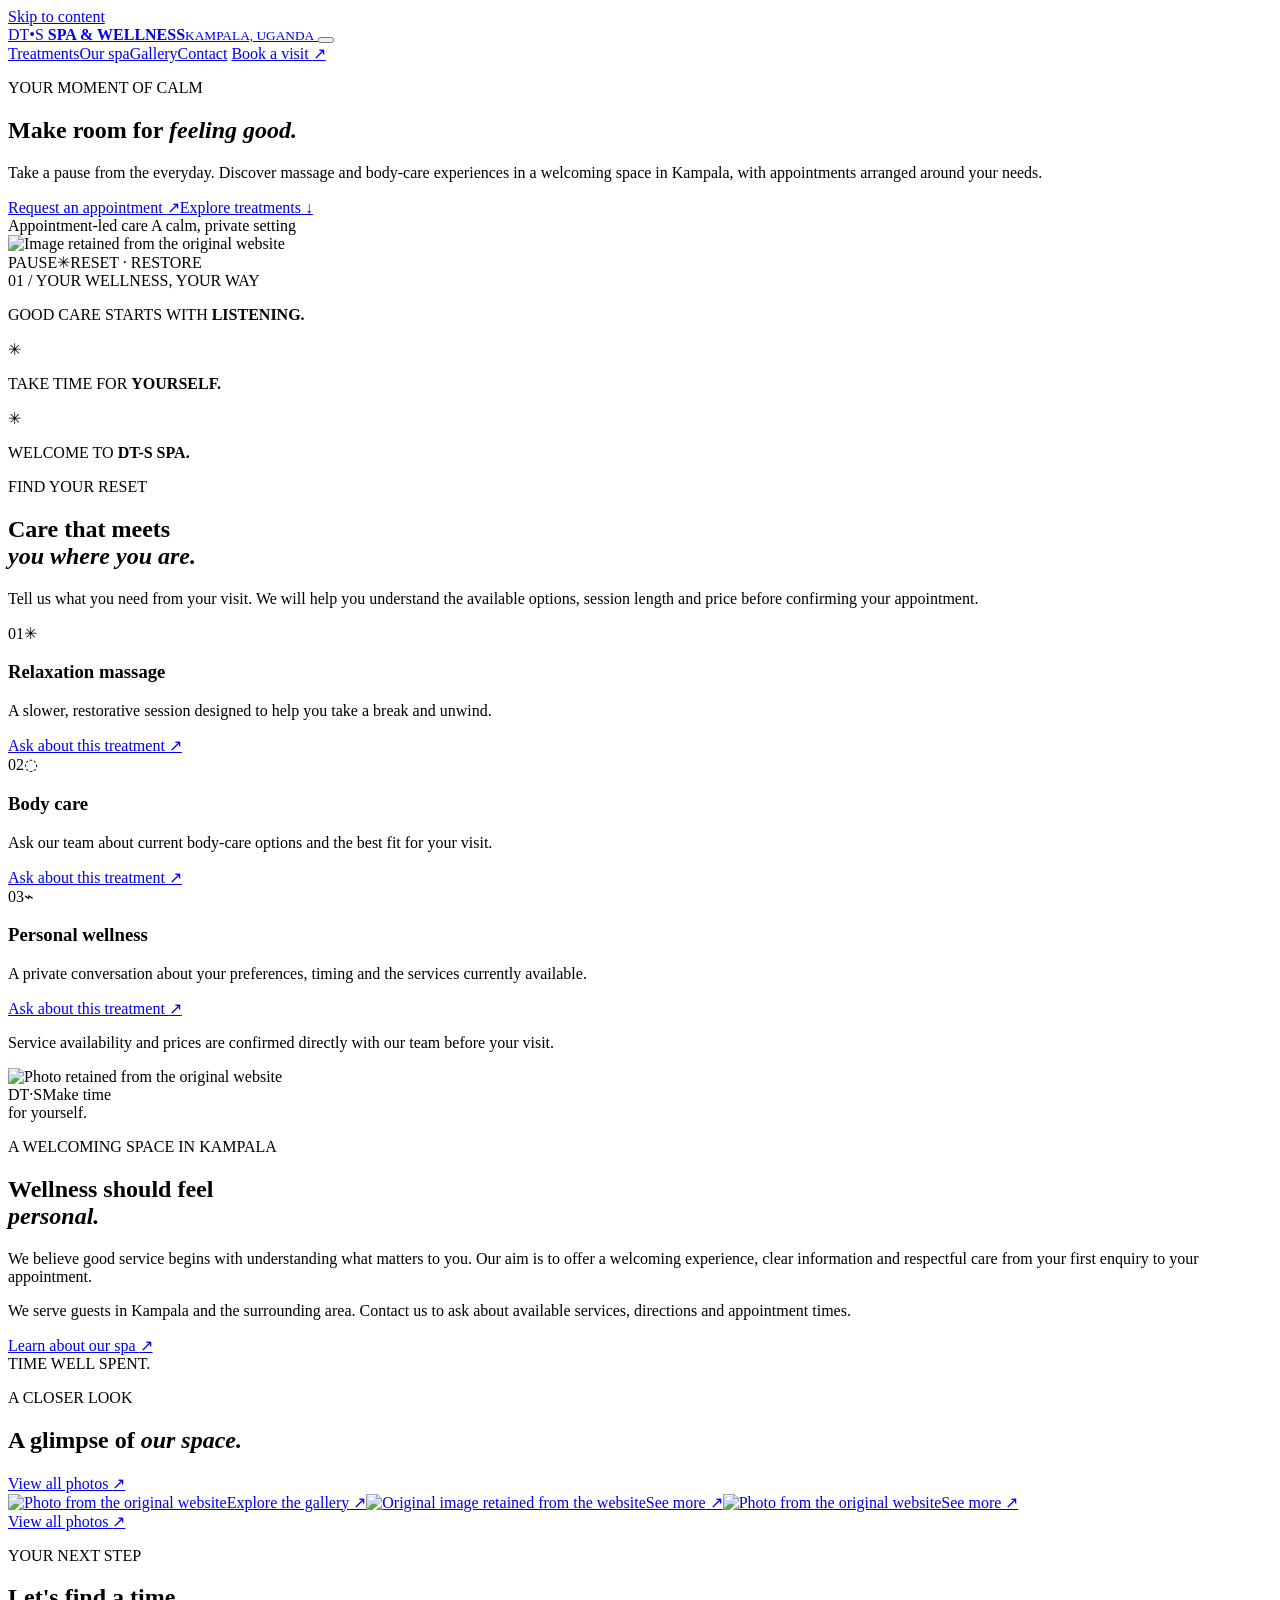
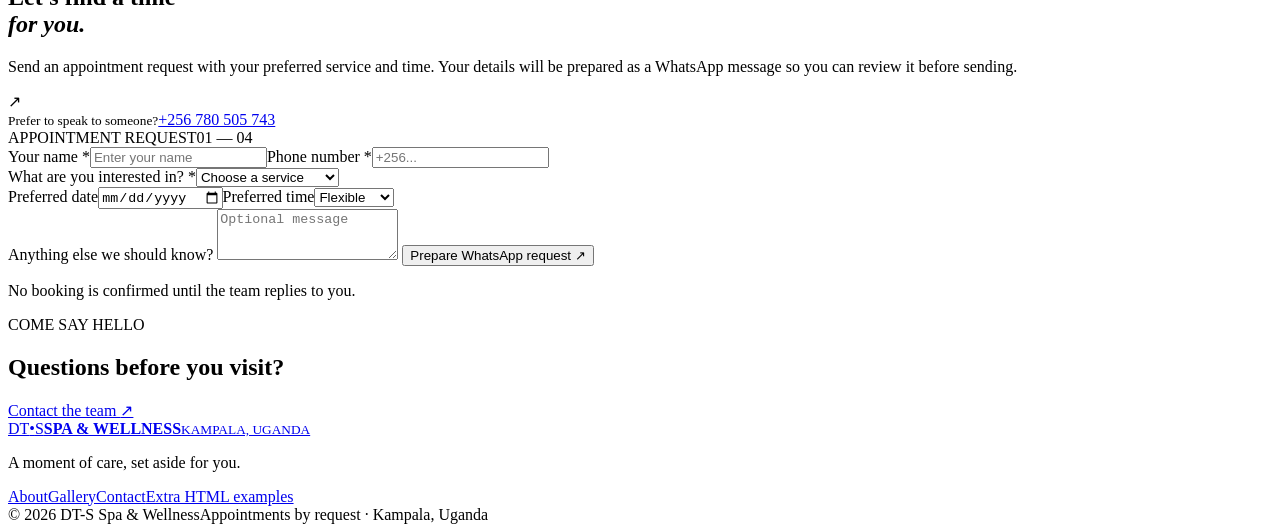
==== index.html @ f4d7b19d "Build responsive DT-S Spa homepage" ====
<!doctype html>
<html lang="en">
<head>
  <meta charset="utf-8">
  <meta name="viewport" content="width=device-width, initial-scale=1">
  <meta name="theme-color" content="#37242b">
  <meta name="description" content="DT-S Spa & Wellness in Kampala. Explore massage, body-care and private wellness appointments. Contact the team to ask about availability and pricing.">
  <title>DT-S Spa & Wellness | Kampala, Uganda</title>
  <link rel="stylesheet" href="font.css">
  <script src="script.js" defer></script>
</head>
<body>
  <a class="skip-link" href="#main">Skip to content</a>
  <header class="site-header">
    <div class="container nav-wrap">
      <a class="brand" href="index.html" aria-label="DT-S Spa and Wellness home">
        <span class="brand-mark">DT<span>•</span>S</span>
        <span class="brand-copy"><strong>SPA & WELLNESS</strong><small>KAMPALA, UGANDA</small></span>
      </a>
      <button class="menu-toggle" type="button" aria-expanded="false" aria-controls="primary-nav" aria-label="Open navigation"><span></span><span></span><span></span></button>
      <nav class="primary-nav" id="primary-nav" aria-label="Main navigation">
        <a href="#treatments">Treatments</a><a href="#our-story">Our spa</a><a href="gallery.html">Gallery</a><a href="contact%20us.html">Contact</a>
        <a class="button button-small button-dark nav-book" href="#booking">Book a visit <span aria-hidden="true">↗</span></a>
      </nav>
    </div>
  </header>

  <main id="main">
    <section class="hero section">
      <div class="container hero-grid">
        <div class="hero-copy">
          <p class="eyebrow"><span class="eyebrow-line"></span> YOUR MOMENT OF CALM</p>
          <h1>Make room for <em>feeling good.</em></h1>
          <p class="hero-lead">Take a pause from the everyday. Discover massage and body-care experiences in a welcoming space in Kampala, with appointments arranged around your needs.</p>
          <div class="hero-actions"><a class="button button-dark" href="#booking">Request an appointment <span aria-hidden="true">↗</span></a><a class="text-link" href="#treatments">Explore treatments <span aria-hidden="true">↓</span></a></div>
          <div class="hero-notes"><span><i class="note-dot"></i> Appointment-led care</span><span><i class="note-dot"></i> A calm, private setting</span></div>
        </div>
        <div class="hero-visual">
          <div class="hero-image-frame"><img src="waka.png" alt="Image retained from the original website"></div>
          <div class="hero-stamp" aria-label="Wellness and self care"><span class="stamp-top">PAUSE</span><span class="stamp-symbol">✳</span><span class="stamp-bottom">RESET · RESTORE</span></div>
          <div class="image-caption"><span>01 /</span> YOUR WELLNESS, YOUR WAY</div>
        </div>
      </div>
      <div class="hero-bottom-rule" aria-hidden="true"></div>
    </section>

    <section class="intro-strip"><div class="container intro-strip-inner"><p>GOOD CARE STARTS WITH <strong>LISTENING.</strong></p><span class="strip-separator" aria-hidden="true">✳</span><p>TAKE TIME FOR <strong>YOURSELF.</strong></p><span class="strip-separator" aria-hidden="true">✳</span><p>WELCOME TO <strong>DT-S SPA.</strong></p></div></section>

    <section class="section treatment-section" id="treatments">
      <div class="container">
        <div class="section-heading"><div><p class="eyebrow"><span class="eyebrow-line"></span> FIND YOUR RESET</p><h2>Care that meets<br><em>you where you are.</em></h2></div><p class="section-summary">Tell us what you need from your visit. We will help you understand the available options, session length and price before confirming your appointment.</p></div>
        <div class="treatment-grid">
          <article class="treatment-card"><div class="card-top"><span class="card-number">01</span><span class="card-symbol" aria-hidden="true">✳</span></div><h3>Relaxation massage</h3><p>A slower, restorative session designed to help you take a break and unwind.</p><a href="#booking" class="card-link" data-service="Relaxation massage">Ask about this treatment <span aria-hidden="true">↗</span></a></article>
          <article class="treatment-card card-highlight"><div class="card-top"><span class="card-number">02</span><span class="card-symbol" aria-hidden="true">◌</span></div><h3>Body care</h3><p>Ask our team about current body-care options and the best fit for your visit.</p><a href="#booking" class="card-link" data-service="Body care">Ask about this treatment <span aria-hidden="true">↗</span></a></article>
          <article class="treatment-card"><div class="card-top"><span class="card-number">03</span><span class="card-symbol" aria-hidden="true">⌁</span></div><h3>Personal wellness</h3><p>A private conversation about your preferences, timing and the services currently available.</p><a href="#booking" class="card-link" data-service="Personal wellness">Ask about this treatment <span aria-hidden="true">↗</span></a></article>
        </div>
        <p class="fine-print">Service availability and prices are confirmed directly with our team before your visit.</p>
      </div>
    </section>

    <section class="section story-section" id="our-story">
      <div class="container story-grid">
        <div class="story-photo"><img src="king.jpg" alt="Photo retained from the original website"><div class="photo-note"><span class="photo-note-mark">DT·S</span><span>Make time<br>for yourself.</span></div></div>
        <div class="story-copy"><p class="eyebrow"><span class="eyebrow-line"></span> A WELCOMING SPACE IN KAMPALA</p><h2>Wellness should feel<br><em>personal.</em></h2><p>We believe good service begins with understanding what matters to you. Our aim is to offer a welcoming experience, clear information and respectful care from your first enquiry to your appointment.</p><p>We serve guests in Kampala and the surrounding area. Contact us to ask about available services, directions and appointment times.</p><a class="button button-outline" href="about%20us.html">Learn about our spa <span aria-hidden="true">↗</span></a><div class="story-signoff"><span class="signoff-rule"></span><span>TIME WELL SPENT.</span></div></div>
      </div>
    </section>

    <section class="section gallery-preview-section"><div class="container">
      <div class="section-heading compact-heading"><div><p class="eyebrow"><span class="eyebrow-line"></span> A CLOSER LOOK</p><h2>A glimpse of <em>our space.</em></h2></div><a class="text-link desktop-link" href="gallery.html">View all photos <span aria-hidden="true">↗</span></a></div>
      <div class="preview-gallery"><a class="preview-image preview-image-tall" href="gallery.html"><img src="kongg.jpg" alt="Photo from the original website"><span>Explore the gallery ↗</span></a><a class="preview-image" href="gallery.html"><img src="ola.png" alt="Original image retained from the website"><span>See more ↗</span></a><a class="preview-image" href="gallery.html"><img src="wolan.jpg" alt="Photo from the original website"><span>See more ↗</span></a></div>
      <a class="text-link mobile-link" href="gallery.html">View all photos <span aria-hidden="true">↗</span></a>
    </div></section>

    <section class="booking-section section" id="booking">
      <div class="container booking-grid">
        <div class="booking-copy"><p class="eyebrow eyebrow-light"><span class="eyebrow-line"></span> YOUR NEXT STEP</p><h2>Let's find a time<br><em>for you.</em></h2><p>Send an appointment request with your preferred service and time. Your details will be prepared as a WhatsApp message so you can review it before sending.</p><div class="booking-contact"><span class="contact-icon" aria-hidden="true">↗</span><div><small>Prefer to speak to someone?</small><a href="tel:+256780505743">+256 780 505 743</a></div></div></div>
        <form class="booking-form" id="booking-form">
          <div class="form-heading"><span>APPOINTMENT REQUEST</span><span class="form-step">01 — 04</span></div>
          <div class="form-row"><label for="guest-name">Your name <span>*</span><input id="guest-name" name="name" type="text" autocomplete="name" placeholder="Enter your name" required></label><label for="guest-phone">Phone number <span>*</span><input id="guest-phone" name="phone" type="tel" autocomplete="tel" placeholder="+256..." required></label></div>
          <label for="guest-service">What are you interested in? <span>*</span><select id="guest-service" name="service" required><option value="">Choose a service</option><option>Relaxation massage</option><option>Body care</option><option>Personal wellness</option><option>Help me choose</option></select></label>
          <div class="form-row"><label for="guest-date">Preferred date<input id="guest-date" name="date" type="date"></label><label for="guest-time">Preferred time<select id="guest-time" name="time"><option value="">Flexible</option><option>Morning</option><option>Afternoon</option><option>Evening</option></select></label></div>
          <label for="guest-note">Anything else we should know? <textarea id="guest-note" name="note" rows="3" placeholder="Optional message"></textarea></label>
          <button class="button button-light button-full" type="submit">Prepare WhatsApp request <span aria-hidden="true">↗</span></button>
          <p class="form-note" id="form-status" role="status">No booking is confirmed until the team replies to you.</p>
        </form>
      </div>
    </section>

    <section class="contact-band"><div class="container contact-band-inner"><div><p class="eyebrow"><span class="eyebrow-line"></span> COME SAY HELLO</p><h2>Questions before you visit?</h2></div><a class="button button-dark" href="contact%20us.html">Contact the team <span aria-hidden="true">↗</span></a></div></section>
  </main>

  <footer class="site-footer"><div class="container footer-main"><a class="brand brand-footer" href="index.html"><span class="brand-mark">DT<span>•</span>S</span><span class="brand-copy"><strong>SPA & WELLNESS</strong><small>KAMPALA, UGANDA</small></span></a><p>A moment of care, set aside for you.</p><nav aria-label="Footer navigation"><a href="about%20us.html">About</a><a href="gallery.html">Gallery</a><a href="contact%20us.html">Contact</a><a href="examples.html">Extra HTML examples</a></nav></div><div class="container footer-bottom"><span>© <span data-current-year>2026</span> DT-S Spa & Wellness</span><span>Appointments by request · Kampala, Uganda</span></div></footer>
</body>
</html>
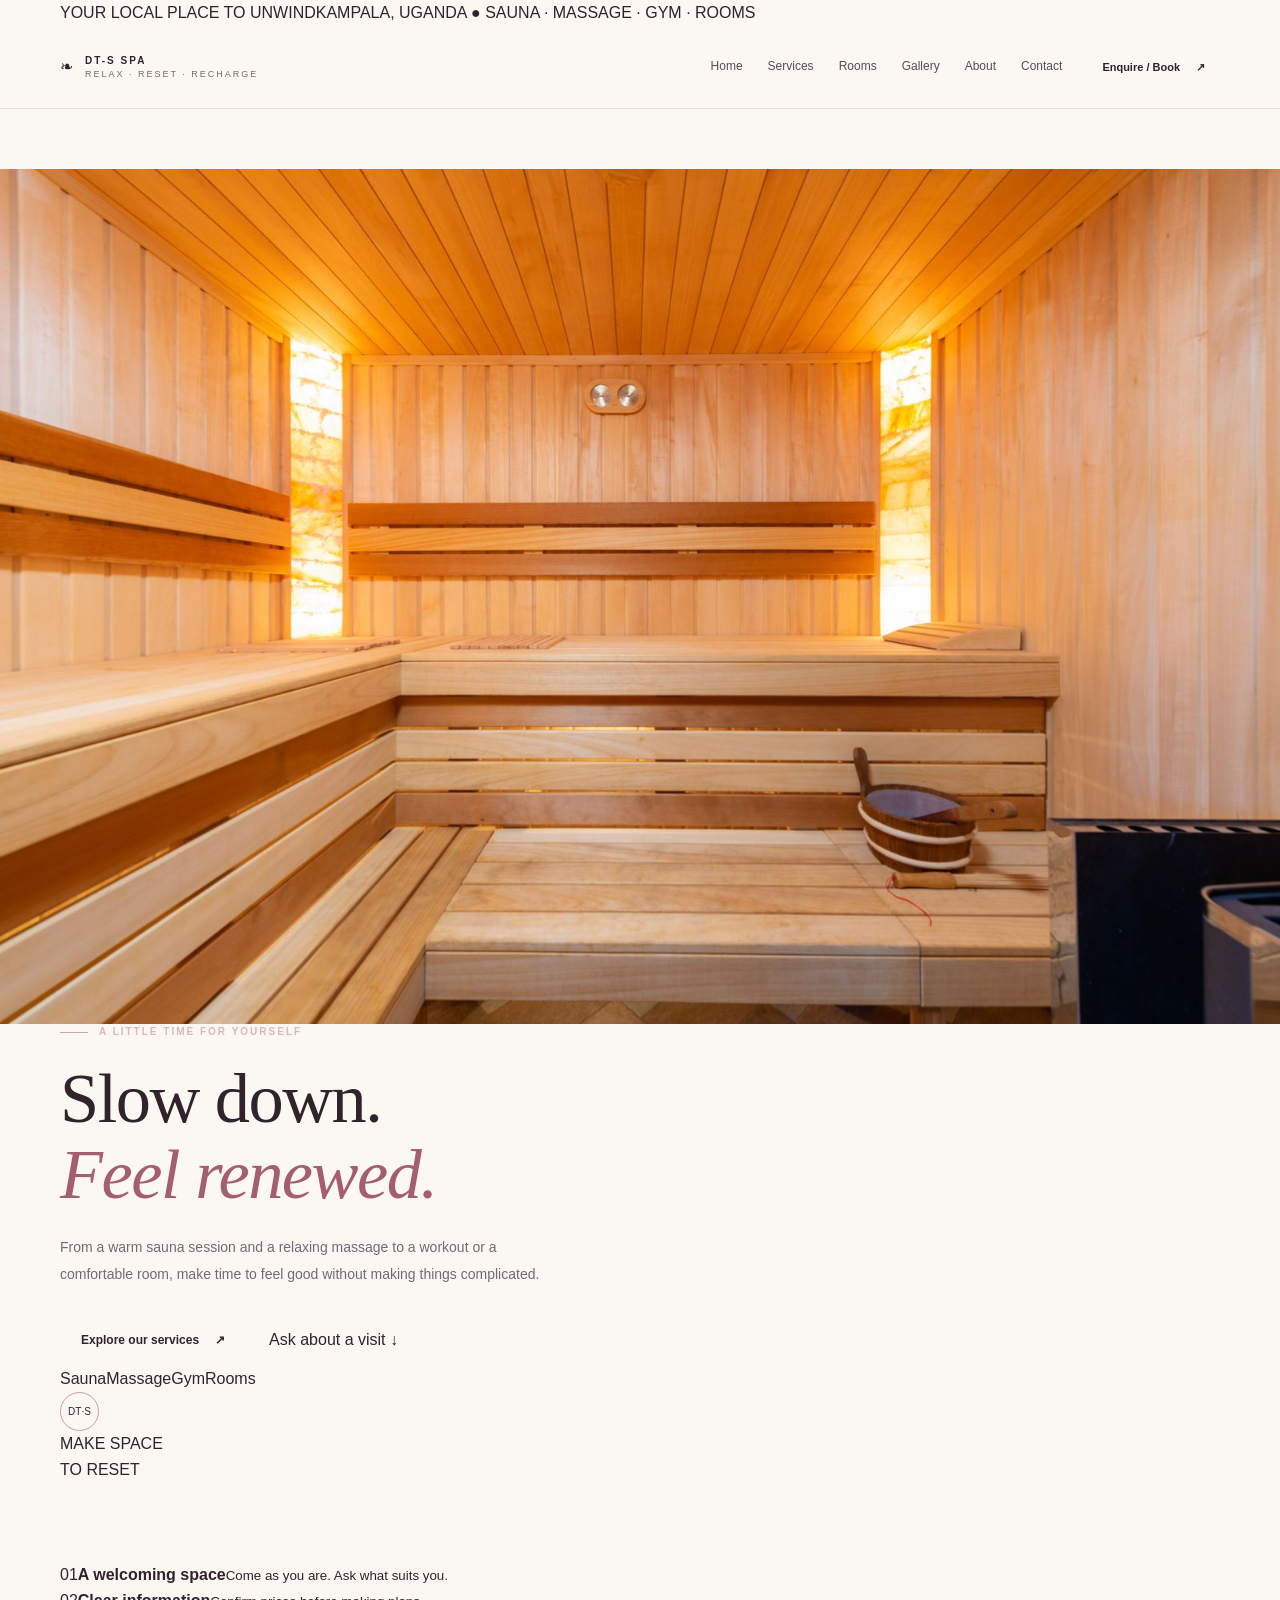
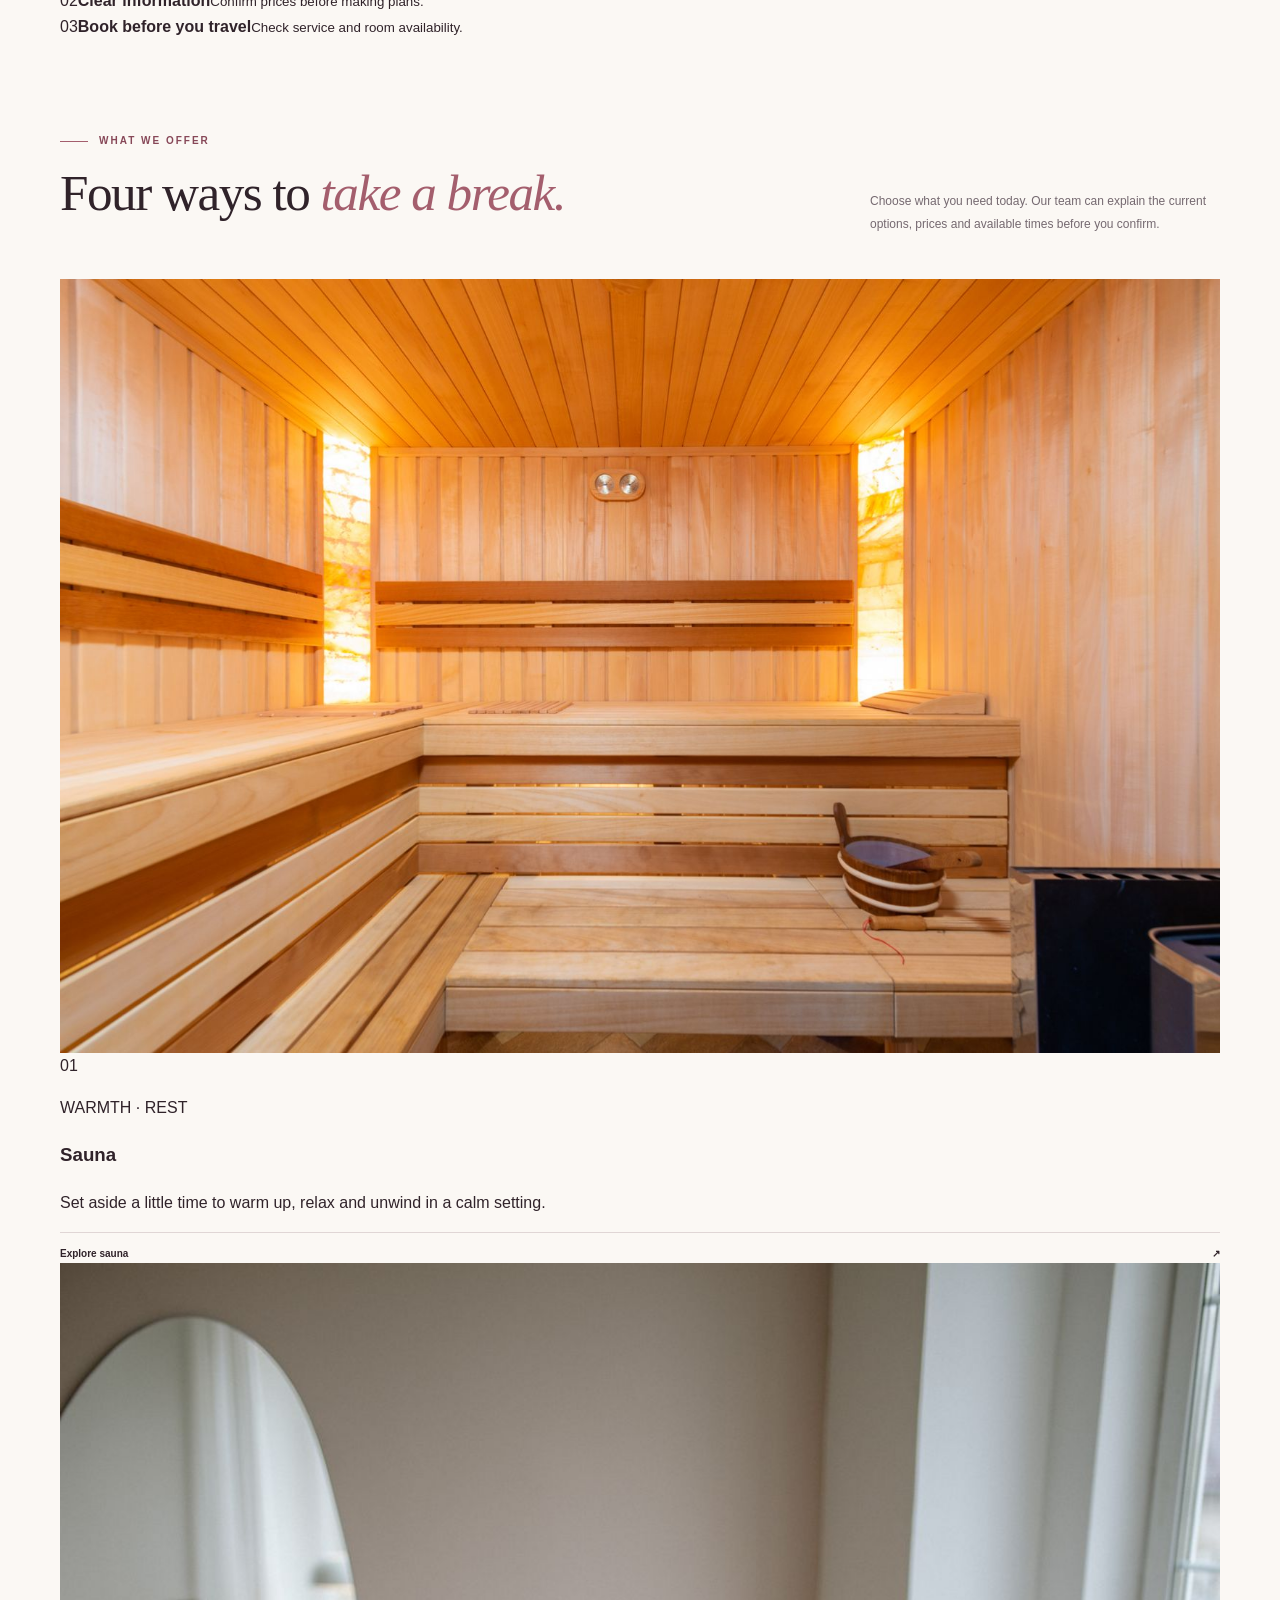
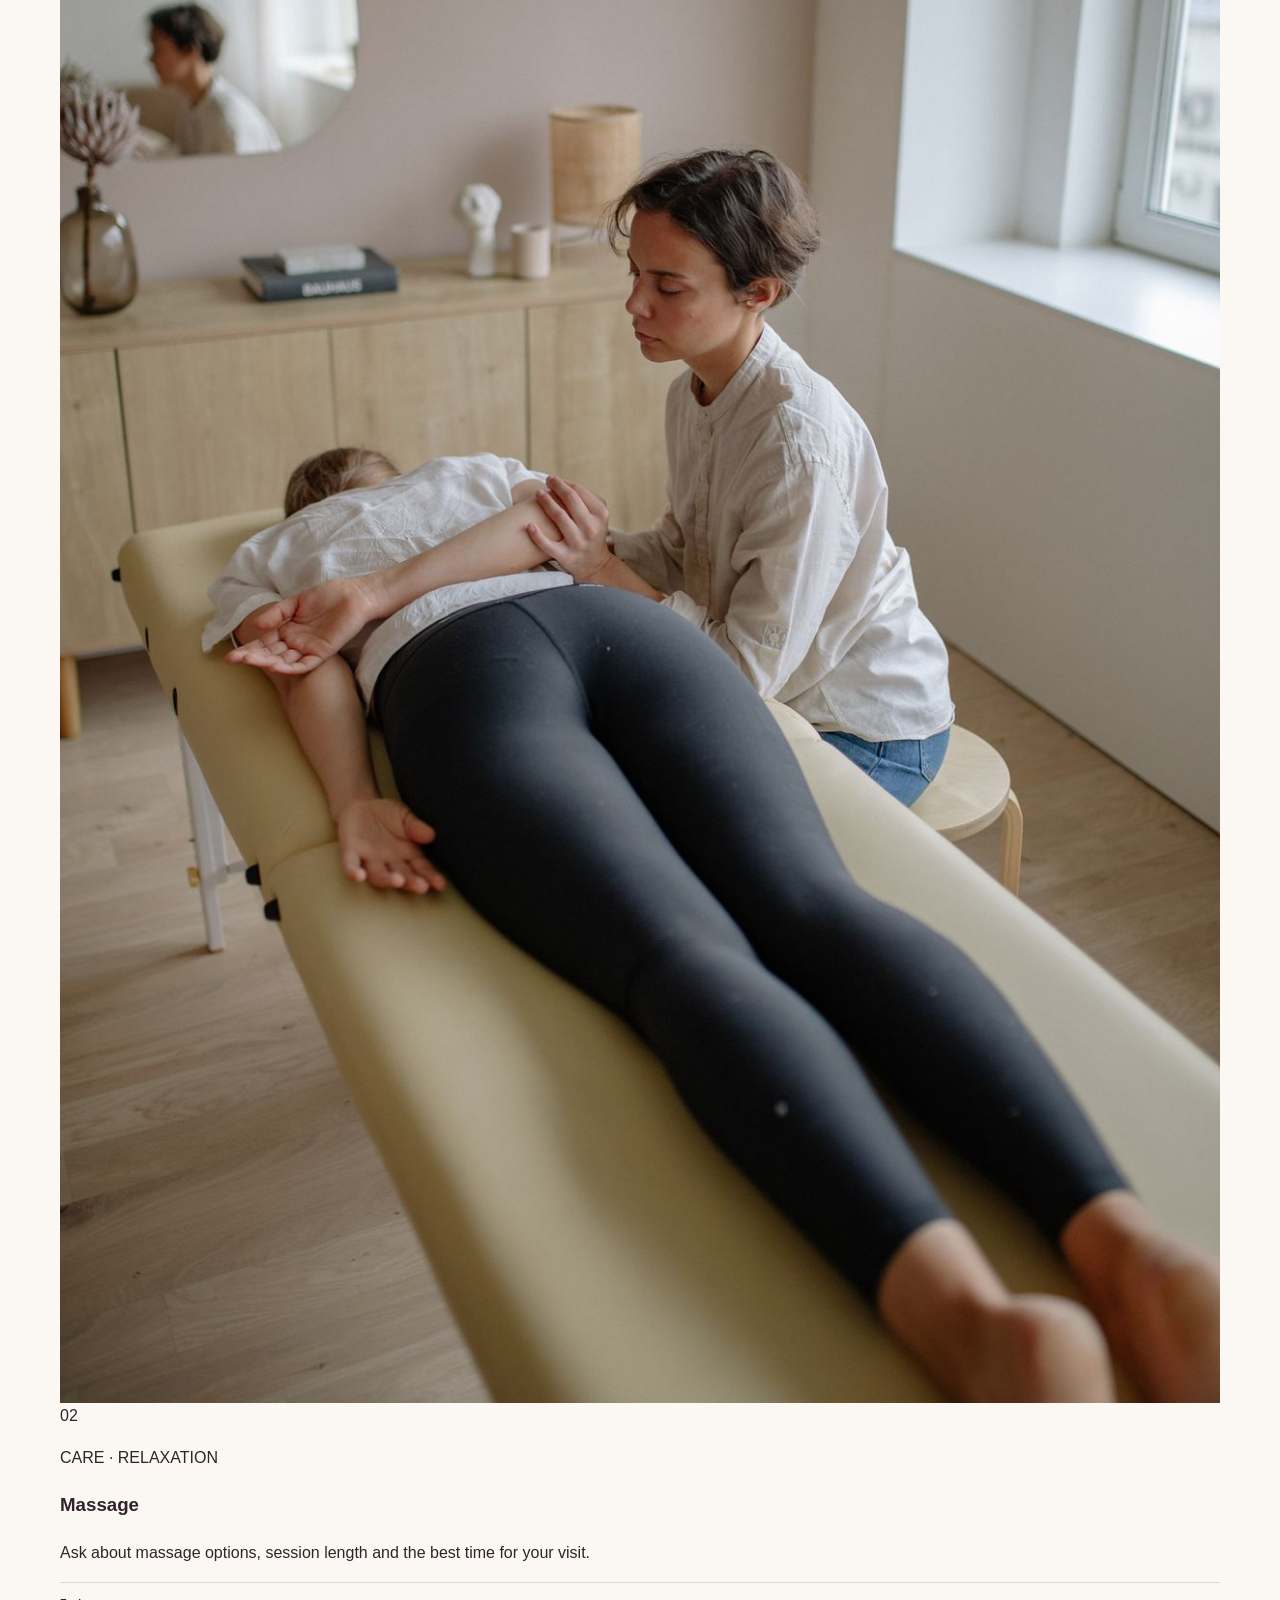
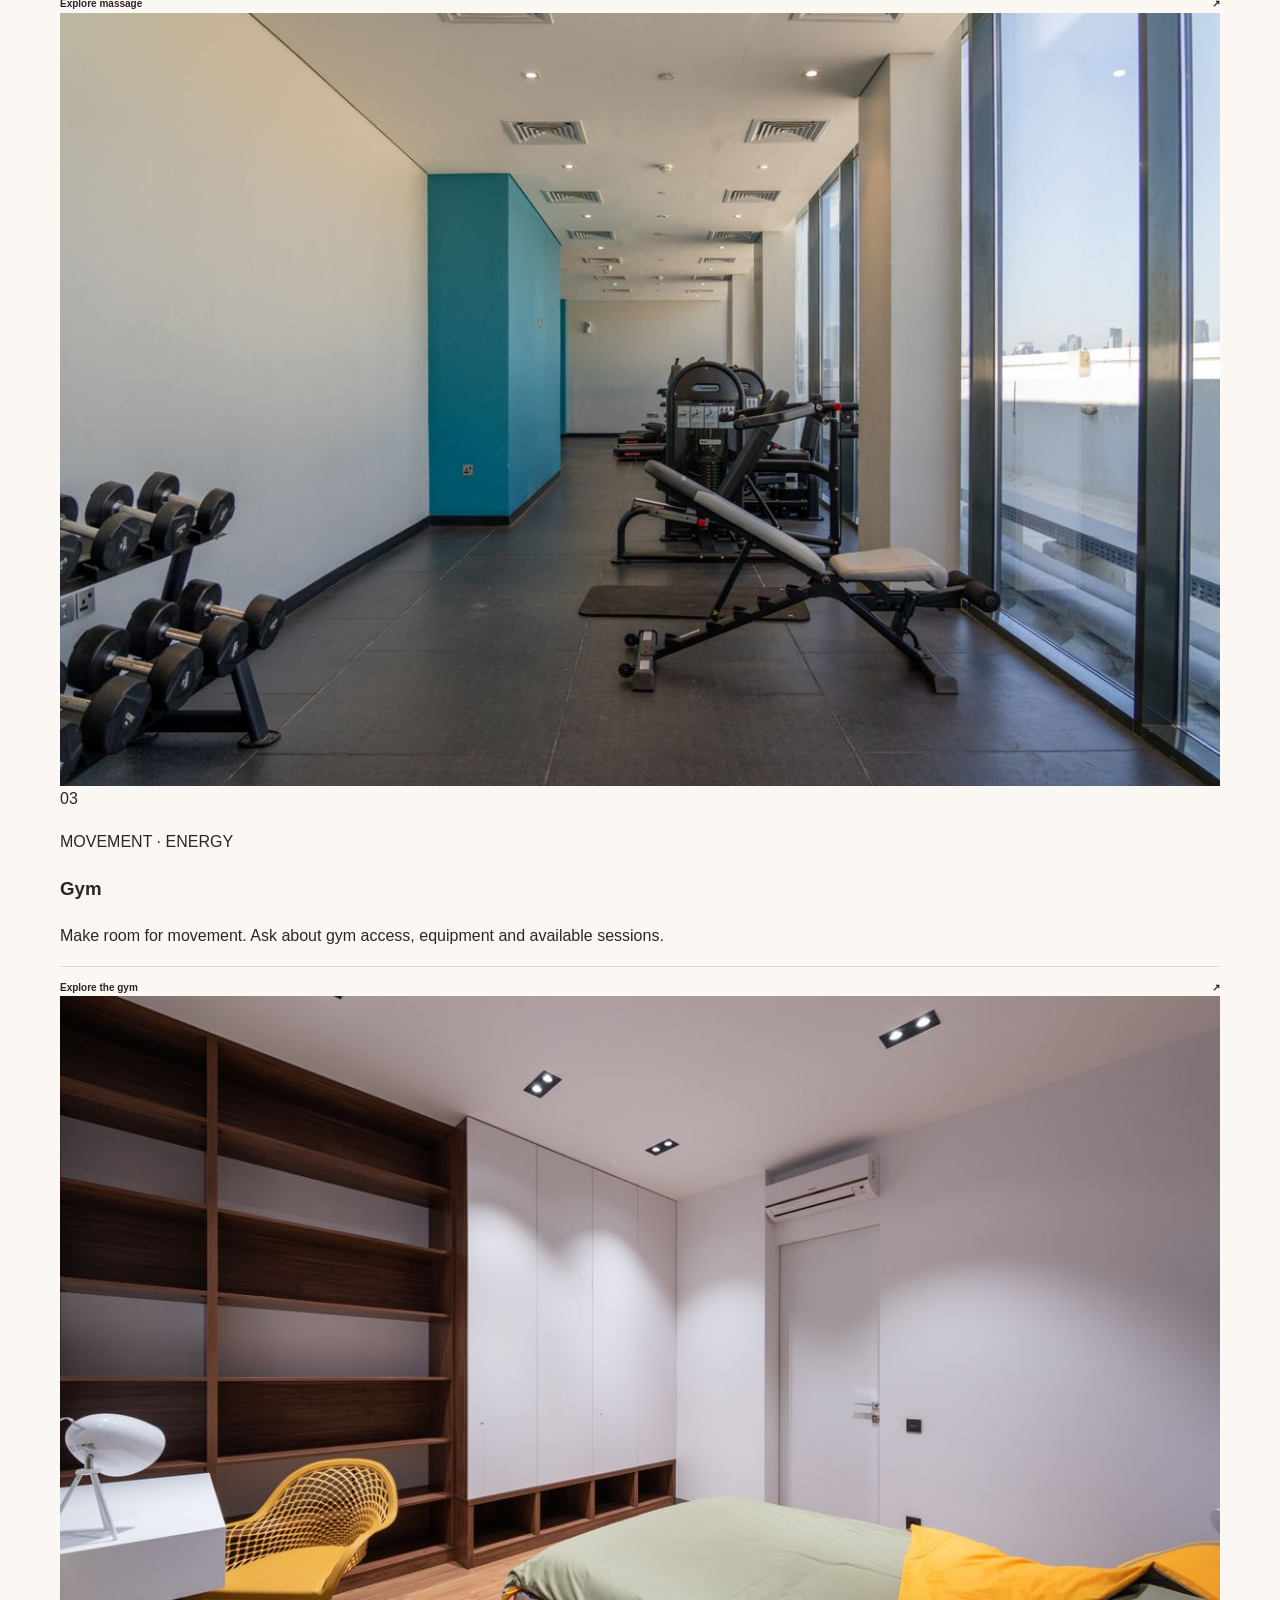
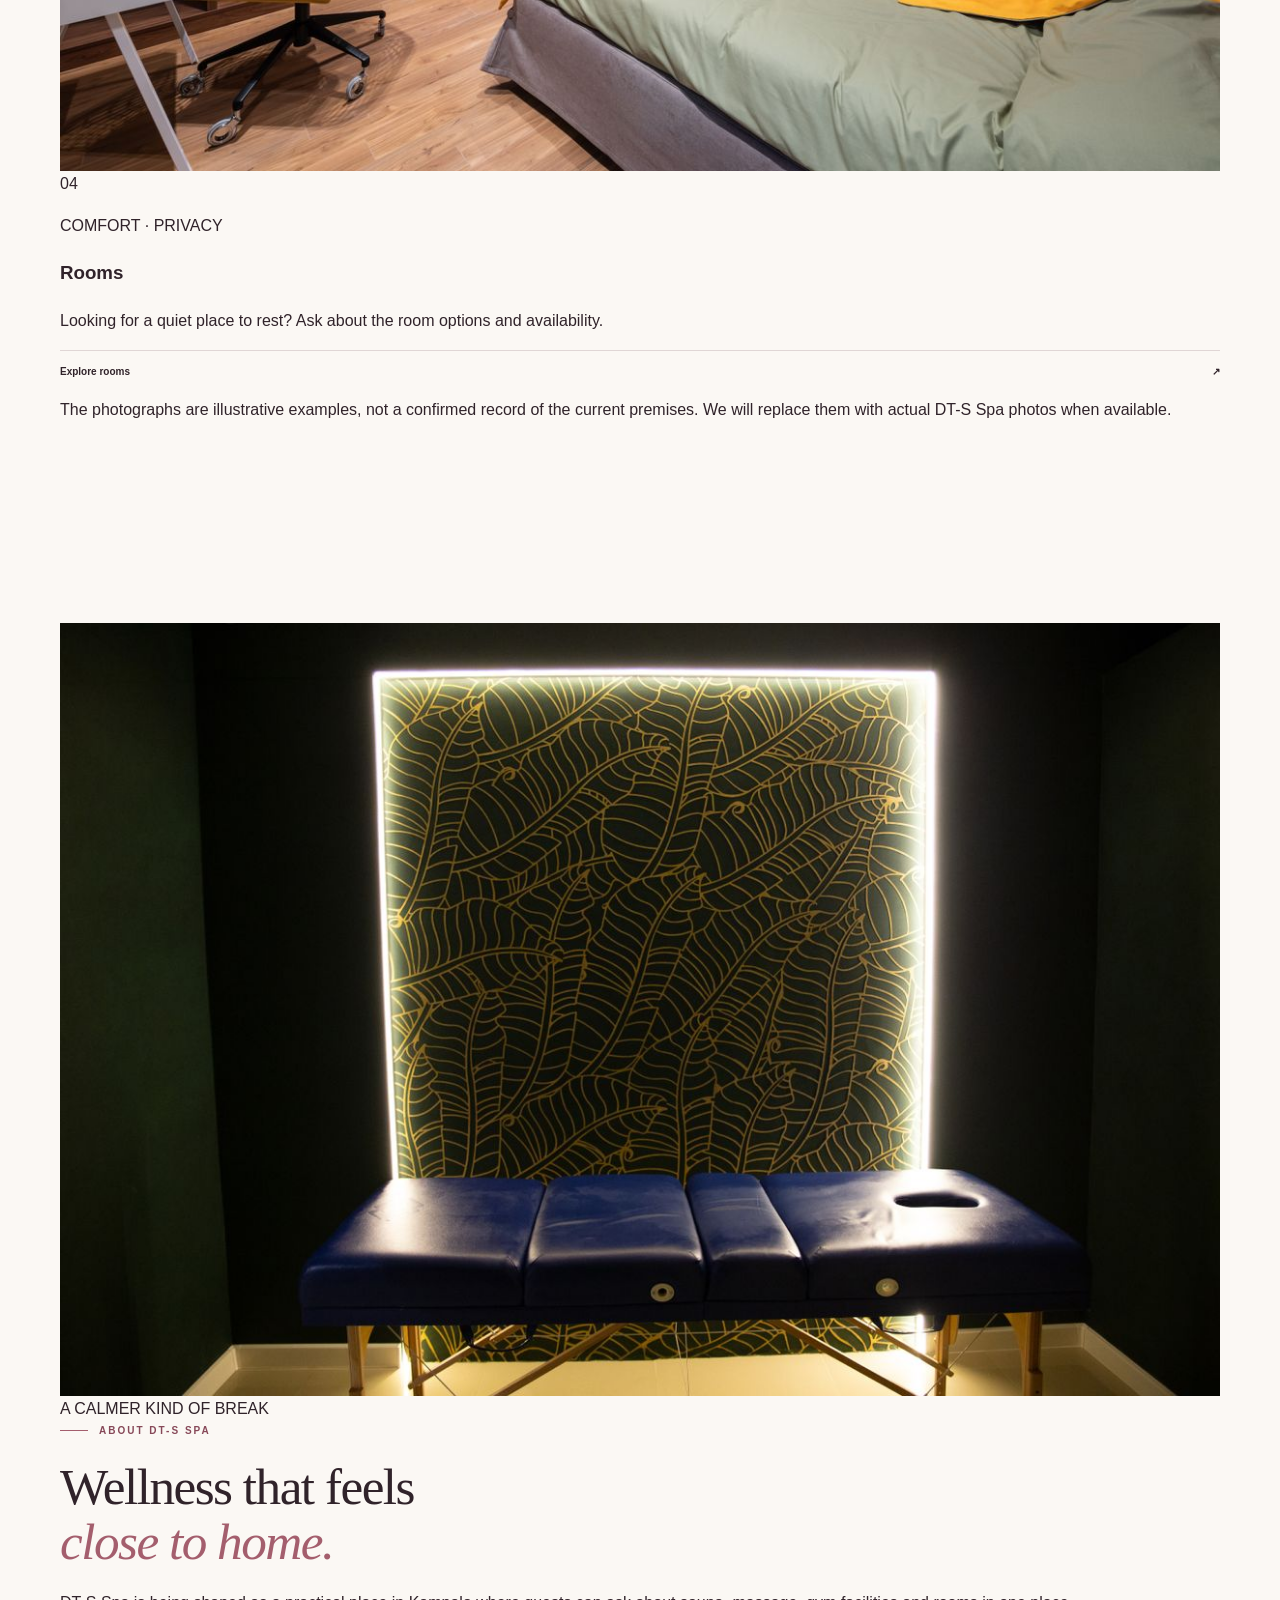
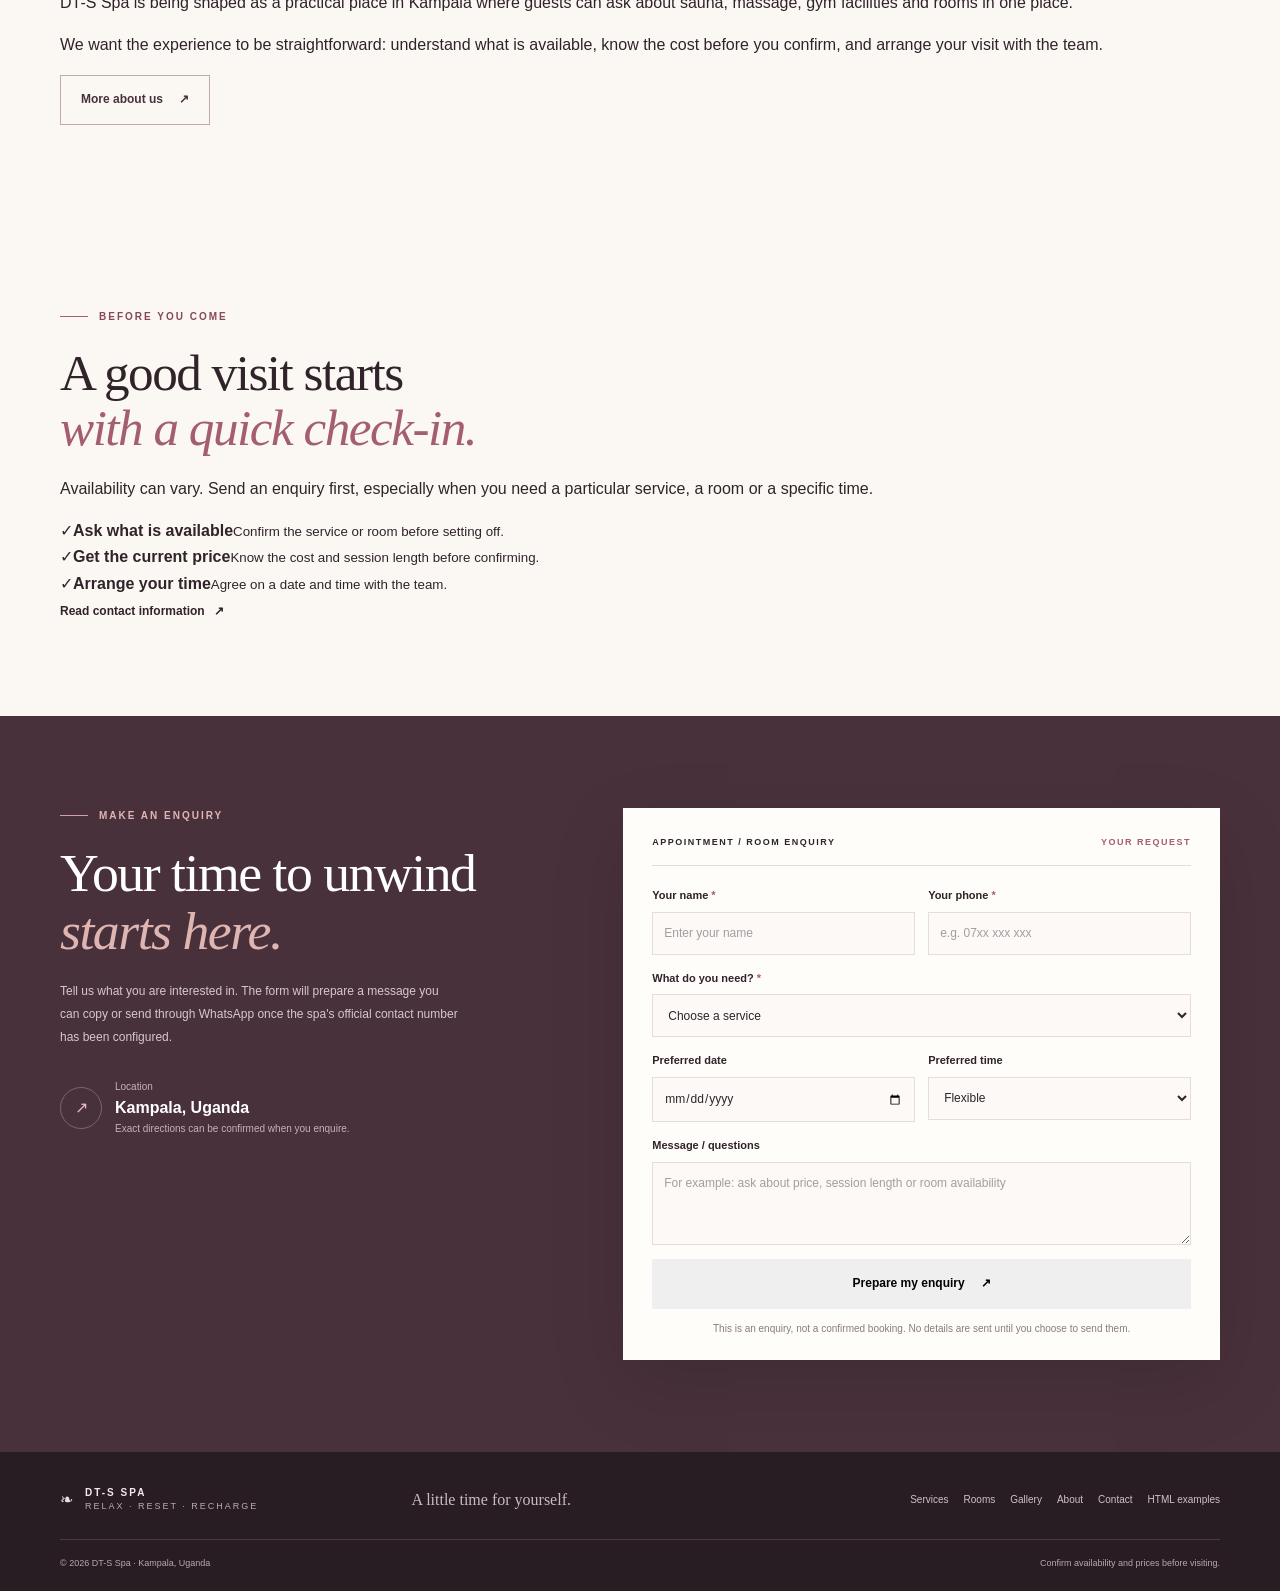
==== commit a9ee23af: "Refine homepage for local sauna massage gym and rooms" ====
--- a/index.html
+++ b/index.html
@@ -3,92 +3,115 @@
 <head>
   <meta charset="utf-8">
   <meta name="viewport" content="width=device-width, initial-scale=1">
-  <meta name="theme-color" content="#37242b">
-  <meta name="description" content="DT-S Spa & Wellness in Kampala. Explore massage, body-care and private wellness appointments. Contact the team to ask about availability and pricing.">
-  <title>DT-S Spa & Wellness | Kampala, Uganda</title>
+  <meta name="theme-color" content="#244833">
+  <meta name="description" content="DT-S Spa in Kampala, Uganda. Explore sauna, massage, gym access and comfortable rooms. Ask about availability before you visit.">
+  <title>DT-S Spa | Sauna, Massage, Gym & Rooms in Kampala</title>
   <link rel="stylesheet" href="font.css">
+  <script src="site-config.js" defer></script>
   <script src="script.js" defer></script>
 </head>
 <body>
   <a class="skip-link" href="#main">Skip to content</a>
+  <div class="topbar"><div class="container topbar-inner"><span>YOUR LOCAL PLACE TO UNWIND</span><span>KAMPALA, UGANDA <span class="topbar-dot">●</span> SAUNA · MASSAGE · GYM · ROOMS</span></div></div>
   <header class="site-header">
     <div class="container nav-wrap">
-      <a class="brand" href="index.html" aria-label="DT-S Spa and Wellness home">
-        <span class="brand-mark">DT<span>•</span>S</span>
-        <span class="brand-copy"><strong>SPA & WELLNESS</strong><small>KAMPALA, UGANDA</small></span>
+      <a class="brand" href="index.html" aria-label="DT-S Spa home">
+        <span class="brand-leaf" aria-hidden="true">❧</span>
+        <span class="brand-copy"><strong>DT-S SPA</strong><small>RELAX · RESET · RECHARGE</small></span>
       </a>
       <button class="menu-toggle" type="button" aria-expanded="false" aria-controls="primary-nav" aria-label="Open navigation"><span></span><span></span><span></span></button>
       <nav class="primary-nav" id="primary-nav" aria-label="Main navigation">
-        <a href="#treatments">Treatments</a><a href="#our-story">Our spa</a><a href="gallery.html">Gallery</a><a href="contact%20us.html">Contact</a>
-        <a class="button button-small button-dark nav-book" href="#booking">Book a visit <span aria-hidden="true">↗</span></a>
+        <a href="index.html" aria-current="page">Home</a>
+        <a href="services.html">Services</a>
+        <a href="rooms.html">Rooms</a>
+        <a href="gallery.html">Gallery</a>
+        <a href="about%20us.html">About</a>
+        <a href="contact%20us.html">Contact</a>
+        <a class="button button-small button-green nav-book" href="#booking">Enquire / Book <span aria-hidden="true">↗</span></a>
       </nav>
     </div>
   </header>
 
   <main id="main">
-    <section class="hero section">
-      <div class="container hero-grid">
-        <div class="hero-copy">
-          <p class="eyebrow"><span class="eyebrow-line"></span> YOUR MOMENT OF CALM</p>
-          <h1>Make room for <em>feeling good.</em></h1>
-          <p class="hero-lead">Take a pause from the everyday. Discover massage and body-care experiences in a welcoming space in Kampala, with appointments arranged around your needs.</p>
-          <div class="hero-actions"><a class="button button-dark" href="#booking">Request an appointment <span aria-hidden="true">↗</span></a><a class="text-link" href="#treatments">Explore treatments <span aria-hidden="true">↓</span></a></div>
-          <div class="hero-notes"><span><i class="note-dot"></i> Appointment-led care</span><span><i class="note-dot"></i> A calm, private setting</span></div>
+    <section class="hero hero-home">
+      <img class="hero-background" src="images/sauna.jpg" alt="" fetchpriority="high">
+      <div class="hero-shade"></div>
+      <div class="container hero-inner">
+        <div class="hero-content">
+          <p class="eyebrow eyebrow-light"><span class="eyebrow-line"></span> A LITTLE TIME FOR YOURSELF</p>
+          <h1>Slow down.<br><em>Feel renewed.</em></h1>
+          <p class="hero-lead">From a warm sauna session and a relaxing massage to a workout or a comfortable room, make time to feel good without making things complicated.</p>
+          <div class="hero-actions"><a class="button button-cream" href="services.html">Explore our services <span aria-hidden="true">↗</span></a><a class="hero-text-link" href="#booking">Ask about a visit <span aria-hidden="true">↓</span></a></div>
+          <div class="hero-pills"><span>Sauna</span><i></i><span>Massage</span><i></i><span>Gym</span><i></i><span>Rooms</span></div>
         </div>
-        <div class="hero-visual">
-          <div class="hero-image-frame"><img src="waka.png" alt="Image retained from the original website"></div>
-          <div class="hero-stamp" aria-label="Wellness and self care"><span class="stamp-top">PAUSE</span><span class="stamp-symbol">✳</span><span class="stamp-bottom">RESET · RESTORE</span></div>
-          <div class="image-caption"><span>01 /</span> YOUR WELLNESS, YOUR WAY</div>
-        </div>
-      </div>
-      <div class="hero-bottom-rule" aria-hidden="true"></div>
-    </section>
-
-    <section class="intro-strip"><div class="container intro-strip-inner"><p>GOOD CARE STARTS WITH <strong>LISTENING.</strong></p><span class="strip-separator" aria-hidden="true">✳</span><p>TAKE TIME FOR <strong>YOURSELF.</strong></p><span class="strip-separator" aria-hidden="true">✳</span><p>WELCOME TO <strong>DT-S SPA.</strong></p></div></section>
-
-    <section class="section treatment-section" id="treatments">
-      <div class="container">
-        <div class="section-heading"><div><p class="eyebrow"><span class="eyebrow-line"></span> FIND YOUR RESET</p><h2>Care that meets<br><em>you where you are.</em></h2></div><p class="section-summary">Tell us what you need from your visit. We will help you understand the available options, session length and price before confirming your appointment.</p></div>
-        <div class="treatment-grid">
-          <article class="treatment-card"><div class="card-top"><span class="card-number">01</span><span class="card-symbol" aria-hidden="true">✳</span></div><h3>Relaxation massage</h3><p>A slower, restorative session designed to help you take a break and unwind.</p><a href="#booking" class="card-link" data-service="Relaxation massage">Ask about this treatment <span aria-hidden="true">↗</span></a></article>
-          <article class="treatment-card card-highlight"><div class="card-top"><span class="card-number">02</span><span class="card-symbol" aria-hidden="true">◌</span></div><h3>Body care</h3><p>Ask our team about current body-care options and the best fit for your visit.</p><a href="#booking" class="card-link" data-service="Body care">Ask about this treatment <span aria-hidden="true">↗</span></a></article>
-          <article class="treatment-card"><div class="card-top"><span class="card-number">03</span><span class="card-symbol" aria-hidden="true">⌁</span></div><h3>Personal wellness</h3><p>A private conversation about your preferences, timing and the services currently available.</p><a href="#booking" class="card-link" data-service="Personal wellness">Ask about this treatment <span aria-hidden="true">↗</span></a></article>
-        </div>
-        <p class="fine-print">Service availability and prices are confirmed directly with our team before your visit.</p>
+        <div class="hero-photo-note"><span class="photo-note-mark">DT·S</span><span>MAKE SPACE<br>TO RESET</span></div>
       </div>
     </section>
 
-    <section class="section story-section" id="our-story">
-      <div class="container story-grid">
-        <div class="story-photo"><img src="king.jpg" alt="Photo retained from the original website"><div class="photo-note"><span class="photo-note-mark">DT·S</span><span>Make time<br>for yourself.</span></div></div>
-        <div class="story-copy"><p class="eyebrow"><span class="eyebrow-line"></span> A WELCOMING SPACE IN KAMPALA</p><h2>Wellness should feel<br><em>personal.</em></h2><p>We believe good service begins with understanding what matters to you. Our aim is to offer a welcoming experience, clear information and respectful care from your first enquiry to your appointment.</p><p>We serve guests in Kampala and the surrounding area. Contact us to ask about available services, directions and appointment times.</p><a class="button button-outline" href="about%20us.html">Learn about our spa <span aria-hidden="true">↗</span></a><div class="story-signoff"><span class="signoff-rule"></span><span>TIME WELL SPENT.</span></div></div>
+    <section class="welcome-strip">
+      <div class="container welcome-grid">
+        <div><span class="welcome-number">01</span><span><strong>A welcoming space</strong><small>Come as you are. Ask what suits you.</small></span></div>
+        <div><span class="welcome-number">02</span><span><strong>Clear information</strong><small>Confirm prices before making plans.</small></span></div>
+        <div><span class="welcome-number">03</span><span><strong>Book before you travel</strong><small>Check service and room availability.</small></span></div>
       </div>
     </section>
 
-    <section class="section gallery-preview-section"><div class="container">
-      <div class="section-heading compact-heading"><div><p class="eyebrow"><span class="eyebrow-line"></span> A CLOSER LOOK</p><h2>A glimpse of <em>our space.</em></h2></div><a class="text-link desktop-link" href="gallery.html">View all photos <span aria-hidden="true">↗</span></a></div>
-      <div class="preview-gallery"><a class="preview-image preview-image-tall" href="gallery.html"><img src="kongg.jpg" alt="Photo from the original website"><span>Explore the gallery ↗</span></a><a class="preview-image" href="gallery.html"><img src="ola.png" alt="Original image retained from the website"><span>See more ↗</span></a><a class="preview-image" href="gallery.html"><img src="wolan.jpg" alt="Photo from the original website"><span>See more ↗</span></a></div>
-      <a class="text-link mobile-link" href="gallery.html">View all photos <span aria-hidden="true">↗</span></a>
-    </div></section>
+    <section class="section services-section" id="services">
+      <div class="container">
+        <div class="section-heading"><div><p class="eyebrow"><span class="eyebrow-line"></span> WHAT WE OFFER</p><h2>Four ways to <em>take a break.</em></h2></div><p class="section-summary">Choose what you need today. Our team can explain the current options, prices and available times before you confirm.</p></div>
+        <div class="service-grid">
+          <article class="service-card"><a class="service-photo" href="services.html#sauna"><img src="images/sauna.jpg" alt="Warm wooden sauna room" loading="lazy"><span class="service-number">01</span></a><div class="service-body"><p class="service-kicker">WARMTH · REST</p><h3>Sauna</h3><p>Set aside a little time to warm up, relax and unwind in a calm setting.</p><a class="card-link" href="services.html#sauna">Explore sauna <span aria-hidden="true">↗</span></a></div></article>
+          <article class="service-card"><a class="service-photo" href="services.html#massage"><img src="images/massage.jpg" alt="Massage treatment in a calm room" loading="lazy"><span class="service-number">02</span></a><div class="service-body"><p class="service-kicker">CARE · RELAXATION</p><h3>Massage</h3><p>Ask about massage options, session length and the best time for your visit.</p><a class="card-link" href="services.html#massage">Explore massage <span aria-hidden="true">↗</span></a></div></article>
+          <article class="service-card"><a class="service-photo" href="services.html#gym"><img src="images/gym.jpg" alt="Gym with fitness equipment" loading="lazy"><span class="service-number">03</span></a><div class="service-body"><p class="service-kicker">MOVEMENT · ENERGY</p><h3>Gym</h3><p>Make room for movement. Ask about gym access, equipment and available sessions.</p><a class="card-link" href="services.html#gym">Explore the gym <span aria-hidden="true">↗</span></a></div></article>
+          <article class="service-card"><a class="service-photo" href="rooms.html"><img src="images/rooms.jpg" alt="A simple, comfortable guest room" loading="lazy"><span class="service-number">04</span></a><div class="service-body"><p class="service-kicker">COMFORT · PRIVACY</p><h3>Rooms</h3><p>Looking for a quiet place to rest? Ask about the room options and availability.</p><a class="card-link" href="rooms.html">Explore rooms <span aria-hidden="true">↗</span></a></div></article>
+        </div>
+        <p class="image-disclaimer">The photographs are illustrative examples, not a confirmed record of the current premises. We will replace them with actual DT-S Spa photos when available.</p>
+      </div>
+    </section>
+
+    <section class="section about-band" id="about">
+      <div class="container about-grid">
+        <div class="about-image-wrap"><img src="images/spa-detail.jpg" alt="Rolled towels and a calm treatment setting" loading="lazy"><span class="about-image-label">A CALMER KIND OF BREAK</span></div>
+        <div class="about-copy"><p class="eyebrow"><span class="eyebrow-line"></span> ABOUT DT-S SPA</p><h2>Wellness that feels<br><em>close to home.</em></h2><p>DT-S Spa is being shaped as a practical place in Kampala where guests can ask about sauna, massage, gym facilities and rooms in one place.</p><p>We want the experience to be straightforward: understand what is available, know the cost before you confirm, and arrange your visit with the team.</p><a class="button button-outline" href="about%20us.html">More about us <span aria-hidden="true">↗</span></a></div>
+      </div>
+    </section>
+
+    <section class="section visit-section">
+      <div class="container visit-grid">
+        <div><p class="eyebrow"><span class="eyebrow-line"></span> BEFORE YOU COME</p><h2>A good visit starts<br><em>with a quick check-in.</em></h2><p class="visit-lead">Availability can vary. Send an enquiry first, especially when you need a particular service, a room or a specific time.</p></div>
+        <div class="visit-checks">
+          <div><span class="check-symbol">✓</span><span><strong>Ask what is available</strong><small>Confirm the service or room before setting off.</small></span></div>
+          <div><span class="check-symbol">✓</span><span><strong>Get the current price</strong><small>Know the cost and session length before confirming.</small></span></div>
+          <div><span class="check-symbol">✓</span><span><strong>Arrange your time</strong><small>Agree on a date and time with the team.</small></span></div>
+          <a class="text-link" href="contact%20us.html">Read contact information <span aria-hidden="true">↗</span></a>
+        </div>
+      </div>
+    </section>
 
     <section class="booking-section section" id="booking">
       <div class="container booking-grid">
-        <div class="booking-copy"><p class="eyebrow eyebrow-light"><span class="eyebrow-line"></span> YOUR NEXT STEP</p><h2>Let's find a time<br><em>for you.</em></h2><p>Send an appointment request with your preferred service and time. Your details will be prepared as a WhatsApp message so you can review it before sending.</p><div class="booking-contact"><span class="contact-icon" aria-hidden="true">↗</span><div><small>Prefer to speak to someone?</small><a href="tel:+256780505743">+256 780 505 743</a></div></div></div>
+        <div class="booking-copy"><p class="eyebrow eyebrow-light"><span class="eyebrow-line"></span> MAKE AN ENQUIRY</p><h2>Your time to unwind<br><em>starts here.</em></h2><p>Tell us what you are interested in. The form will prepare a message you can copy or send through WhatsApp once the spa's official contact number has been configured.</p><div class="booking-contact"><span class="contact-icon" aria-hidden="true">↗</span><div><small>Location</small><strong>Kampala, Uganda</strong><small>Exact directions can be confirmed when you enquire.</small></div></div></div>
         <form class="booking-form" id="booking-form">
-          <div class="form-heading"><span>APPOINTMENT REQUEST</span><span class="form-step">01 — 04</span></div>
-          <div class="form-row"><label for="guest-name">Your name <span>*</span><input id="guest-name" name="name" type="text" autocomplete="name" placeholder="Enter your name" required></label><label for="guest-phone">Phone number <span>*</span><input id="guest-phone" name="phone" type="tel" autocomplete="tel" placeholder="+256..." required></label></div>
-          <label for="guest-service">What are you interested in? <span>*</span><select id="guest-service" name="service" required><option value="">Choose a service</option><option>Relaxation massage</option><option>Body care</option><option>Personal wellness</option><option>Help me choose</option></select></label>
+          <div class="form-heading"><span>APPOINTMENT / ROOM ENQUIRY</span><span class="form-step">YOUR REQUEST</span></div>
+          <div class="form-row"><label for="guest-name">Your name <span>*</span><input id="guest-name" name="name" type="text" autocomplete="name" placeholder="Enter your name" required></label><label for="guest-phone">Your phone <span>*</span><input id="guest-phone" name="phone" type="tel" autocomplete="tel" placeholder="e.g. 07xx xxx xxx" required></label></div>
+          <label for="guest-service">What do you need? <span>*</span><select id="guest-service" name="service" required><option value="">Choose a service</option><option>Sauna</option><option>Massage</option><option>Gym access</option><option>Room enquiry</option><option>More than one service</option><option>Help me choose</option></select></label>
           <div class="form-row"><label for="guest-date">Preferred date<input id="guest-date" name="date" type="date"></label><label for="guest-time">Preferred time<select id="guest-time" name="time"><option value="">Flexible</option><option>Morning</option><option>Afternoon</option><option>Evening</option></select></label></div>
-          <label for="guest-note">Anything else we should know? <textarea id="guest-note" name="note" rows="3" placeholder="Optional message"></textarea></label>
-          <button class="button button-light button-full" type="submit">Prepare WhatsApp request <span aria-hidden="true">↗</span></button>
-          <p class="form-note" id="form-status" role="status">No booking is confirmed until the team replies to you.</p>
+          <label for="guest-note">Message / questions<textarea id="guest-note" name="note" rows="3" placeholder="For example: ask about price, session length or room availability"></textarea></label>
+          <button class="button button-cream button-full" type="submit">Prepare my enquiry <span aria-hidden="true">↗</span></button>
+          <p class="form-note" id="form-status" role="status">This is an enquiry, not a confirmed booking. No details are sent until you choose to send them.</p>
+          <div class="booking-preview" id="booking-preview" hidden><label for="request-message">Your enquiry message</label><textarea id="request-message" rows="7" readonly></textarea><button class="button button-outline button-full" id="copy-request" type="button">Copy message</button><a class="button button-green button-full" id="send-whatsapp" href="#" target="_blank" rel="noopener noreferrer" hidden>Continue to WhatsApp <span aria-hidden="true">↗</span></a></div>
         </form>
       </div>
     </section>
-
-    <section class="contact-band"><div class="container contact-band-inner"><div><p class="eyebrow"><span class="eyebrow-line"></span> COME SAY HELLO</p><h2>Questions before you visit?</h2></div><a class="button button-dark" href="contact%20us.html">Contact the team <span aria-hidden="true">↗</span></a></div></section>
   </main>
 
-  <footer class="site-footer"><div class="container footer-main"><a class="brand brand-footer" href="index.html"><span class="brand-mark">DT<span>•</span>S</span><span class="brand-copy"><strong>SPA & WELLNESS</strong><small>KAMPALA, UGANDA</small></span></a><p>A moment of care, set aside for you.</p><nav aria-label="Footer navigation"><a href="about%20us.html">About</a><a href="gallery.html">Gallery</a><a href="contact%20us.html">Contact</a><a href="examples.html">Extra HTML examples</a></nav></div><div class="container footer-bottom"><span>© <span data-current-year>2026</span> DT-S Spa & Wellness</span><span>Appointments by request · Kampala, Uganda</span></div></footer>
+  <footer class="site-footer">
+    <div class="container footer-main">
+      <a class="brand brand-footer" href="index.html"><span class="brand-leaf" aria-hidden="true">❧</span><span class="brand-copy"><strong>DT-S SPA</strong><small>RELAX · RESET · RECHARGE</small></span></a>
+      <p>A little time for yourself.</p>
+      <nav aria-label="Footer navigation"><a href="services.html">Services</a><a href="rooms.html">Rooms</a><a href="gallery.html">Gallery</a><a href="about%20us.html">About</a><a href="contact%20us.html">Contact</a><a href="examples.html">HTML examples</a></nav>
+    </div>
+    <div class="container footer-bottom"><span>© <span data-current-year>2026</span> DT-S Spa · Kampala, Uganda</span><span>Confirm availability and prices before visiting.</span></div>
+  </footer>
 </body>
 </html>
--- a/font.css
+++ b/font.css
@@ -0,0 +1,18 @@
+:root{--ink:#30232a;--plum:#49313b;--rose:#a45e6d;--sand:#f3e7dc;--paper:#fbf8f4;--white:#fffdfa;--muted:#756970;--line:#e7dcd4;--gold:#c69c6c;--serif:Georgia,"Times New Roman",serif;--sans:Arial,Helvetica,sans-serif}
+*{box-sizing:border-box}html{scroll-behavior:smooth;scroll-padding-top:90px}body{margin:0;background:var(--paper);color:var(--ink);font-family:var(--sans);font-size:16px;line-height:1.65}img{display:block;max-width:100%;height:auto}a{color:inherit;text-decoration:none}button,input,select,textarea{font:inherit}a:focus-visible,button:focus-visible,input:focus-visible,select:focus-visible,textarea:focus-visible{outline:3px solid var(--gold);outline-offset:3px}.container{width:min(1160px,calc(100% - 48px));margin:auto}.skip-link{position:absolute;left:12px;top:-60px;z-index:100;background:white;padding:10px 16px}.skip-link:focus{top:12px}
+.site-header{position:sticky;top:0;z-index:50;background:rgba(251,248,244,.96);backdrop-filter:blur(14px);border-bottom:1px solid var(--line)}.nav-wrap{height:82px;display:flex;align-items:center;justify-content:space-between;gap:24px}.brand{display:inline-flex;align-items:center;gap:12px;flex-shrink:0}.brand-mark{font:700 31px/1 var(--serif);letter-spacing:-2px;color:var(--plum)}.brand-mark span{color:var(--rose);font-size:20px}.brand-copy{display:flex;flex-direction:column;line-height:1.4}.brand-copy strong{font-size:10px;letter-spacing:2px}.brand-copy small{font-size:9px;letter-spacing:2px;color:var(--muted)}.primary-nav{display:flex;align-items:center;gap:25px}.primary-nav>a:not(.button){font-size:12px;color:#594c52}.primary-nav>a:hover,.text-link:hover,.card-link:hover{color:var(--rose)}
+.button{display:inline-flex;align-items:center;justify-content:center;gap:16px;min-height:50px;padding:12px 20px;border:1px solid transparent;font-size:12px;font-weight:700;cursor:pointer;transition:.2s}.button:hover{transform:translateY(-2px)}.button-dark{background:var(--plum);color:white}.button-dark:hover{background:var(--rose)}.button-light{background:white;color:var(--plum)}.button-outline{border-color:#bda9ae;background:transparent;color:var(--plum)}.button-small{min-height:41px;padding:9px 14px;font-size:11px}.button-full{width:100%}.menu-toggle{display:none;background:none;border:0;padding:10px}.menu-toggle span{display:block;width:23px;height:2px;margin:5px;background:var(--plum)}
+.section{padding:92px 0}.hero{padding:60px 0 78px;position:relative;overflow:hidden}.hero-grid{display:grid;grid-template-columns:1.02fr .98fr;align-items:center;gap:60px}.eyebrow{display:flex;align-items:center;gap:11px;margin:0 0 20px;font-size:10px;font-weight:bold;letter-spacing:2px;color:#874858}.eyebrow-line{width:28px;height:1px;background:var(--rose)}h1,h2{font-family:var(--serif);font-weight:400;letter-spacing:-1.5px;line-height:1.08}h1{font-size:clamp(46px,5.5vw,73px);max-width:560px;margin:0 0 22px}h1 em,h2 em{color:var(--rose);font-weight:400}h2{font-size:clamp(36px,4vw,54px);margin:0 0 20px}.hero-lead{max-width:480px;color:var(--muted);font-size:14px;line-height:1.9;margin-bottom:28px}.hero-actions{display:flex;align-items:center;flex-wrap:wrap;gap:23px}.text-link{display:inline-flex;align-items:center;gap:9px;font-size:12px;font-weight:bold}.hero-notes{display:flex;flex-wrap:wrap;gap:22px;margin-top:32px;color:var(--muted);font-size:11px}.hero-notes span{display:flex;align-items:center;gap:8px}.note-dot{width:6px;height:6px;border-radius:50%;background:var(--gold)}
+.hero-visual{position:relative;max-width:500px;margin-left:auto;width:100%;padding:0 18px 28px 0}.hero-image-frame{height:480px;overflow:hidden;background:var(--sand)}.hero-image-frame img{width:100%;height:100%;object-fit:cover}.hero-stamp{position:absolute;right:0;top:30px;width:105px;height:105px;border-radius:50%;background:var(--rose);color:white;display:flex;flex-direction:column;align-items:center;justify-content:center;line-height:1.2;transform:rotate(7deg)}.stamp-top,.stamp-bottom{font-size:8px;letter-spacing:1.4px}.stamp-symbol{font-size:27px}.image-caption{position:absolute;right:18px;bottom:0;background:var(--paper);padding:11px 15px;font-size:9px;letter-spacing:1.3px}.image-caption span{color:var(--rose);margin-right:8px}.hero-bottom-rule{position:absolute;bottom:35px;left:0;width:18%;height:1px;background:var(--line)}
+.intro-strip{background:var(--sand);border-block:1px solid #ecded1}.intro-strip-inner{min-height:64px;display:flex;align-items:center;justify-content:space-between;gap:12px}.intro-strip p{margin:0;font-size:9px;letter-spacing:1.4px;color:#77656d}.intro-strip strong{color:var(--plum)}.strip-separator{color:var(--rose)}
+.section-heading{display:flex;align-items:flex-end;justify-content:space-between;gap:35px;margin-bottom:38px}.section-heading .eyebrow{margin-bottom:16px}.section-summary{max-width:350px;color:var(--muted);font-size:12px;line-height:1.9;margin:0 0 5px}.treatment-grid{display:grid;grid-template-columns:repeat(3,1fr);gap:17px}.treatment-card{border:1px solid var(--line);padding:26px;min-height:280px;display:flex;flex-direction:column;transition:transform .2s,box-shadow .2s}.treatment-card:hover{transform:translateY(-4px);box-shadow:0 18px 44px #30232a12}.card-highlight{background:var(--sand);border-color:var(--sand)}.card-top{display:flex;justify-content:space-between;margin-bottom:30px}.card-number{font-size:10px;letter-spacing:1.4px;color:var(--rose)}.card-symbol{font:30px var(--serif);color:var(--rose)}.treatment-card h3{font:400 23px/1.25 var(--serif);margin:0 0 12px}.treatment-card p{font-size:12px;line-height:1.85;color:var(--muted);margin:0 0 20px}.card-link{margin-top:auto;padding-top:13px;border-top:1px solid #bda9ae70;display:flex;justify-content:space-between;gap:10px;font-size:10px;font-weight:bold}.fine-print{font-size:10px;color:#86777d;margin:20px 0 0}
+.story-section{background:#f2e7df}.story-grid{display:grid;grid-template-columns:1fr 1fr;align-items:center;gap:75px}.story-photo{position:relative;padding:0 0 24px 24px;max-width:490px}.story-photo:before{content:"";position:absolute;inset:25px 25px 0 0;border:1px solid #cba8a1}.story-photo>img{position:relative;width:100%;height:420px;object-fit:cover}.photo-note{position:absolute;right:-15px;bottom:0;display:flex;align-items:center;gap:12px;padding:13px 16px;background:var(--plum);color:white;font:13px/1.3 var(--serif)}.photo-note-mark{width:39px;height:39px;border:1px solid #c79ea6;border-radius:50%;display:grid;place-items:center;font:10px var(--sans)}.story-copy>p:not(.eyebrow){font-size:12px;line-height:2;color:var(--muted)}.story-copy .button{margin-top:10px}.story-signoff{display:flex;align-items:center;gap:12px;margin-top:30px;font-size:9px;letter-spacing:1.7px;color:#874858}.signoff-rule{width:37px;height:1px;background:var(--rose)}
+.compact-heading h2{margin-bottom:0}.preview-gallery{display:grid;grid-template-columns:1.15fr .85fr .85fr;gap:15px}.preview-image{position:relative;height:230px;overflow:hidden;background:var(--sand)}.preview-image-tall{height:290px}.preview-image img{width:100%;height:100%;object-fit:cover;transition:transform .4s}.preview-image:hover img{transform:scale(1.04)}.preview-image:after{content:"";position:absolute;inset:45% 0 0;background:linear-gradient(transparent,#21171d99)}.preview-image span{position:absolute;left:16px;bottom:13px;color:white;z-index:1;font-size:10px}.mobile-link{display:none;margin-top:23px}
+.booking-section{background:var(--plum);color:white;position:relative;overflow:hidden}.booking-grid{display:grid;grid-template-columns:.9fr 1.1fr;gap:75px;align-items:start;position:relative;z-index:1}.eyebrow-light{color:#e0b5b7}.eyebrow-light .eyebrow-line{background:#d3a0a9}.booking-copy h2{font-size:clamp(42px,4.2vw,58px)}.booking-copy h2 em{color:#dfb5b2}.booking-copy>p:not(.eyebrow){font-size:12px;line-height:1.9;color:#d6c7cc;max-width:400px}.booking-contact{display:flex;align-items:center;gap:13px;margin-top:30px}.contact-icon{display:grid;place-items:center;border:1px solid #7c626e;width:42px;height:42px;border-radius:50%;color:#e5babe}.booking-contact div{display:flex;flex-direction:column}.booking-contact small{font-size:10px;color:#c5b1b9}.booking-contact a{font:21px var(--serif);margin-top:3px}
+.booking-form{padding:27px 29px 23px;background:var(--white);color:var(--ink);box-shadow:0 24px 70px #0002}.form-heading{display:flex;justify-content:space-between;border-bottom:1px solid var(--line);padding-bottom:16px;margin-bottom:20px;font-size:9px;letter-spacing:1.5px;font-weight:bold}.form-step{color:var(--rose)}.booking-form label{display:block;font-size:11px;font-weight:bold;margin-bottom:14px}.booking-form label>span{color:var(--rose)}.booking-form input,.booking-form select,.booking-form textarea{display:block;width:100%;margin-top:7px;background:#fcf9f6;border:1px solid #e8ddd5;border-radius:0;color:var(--ink);padding:11px;font-size:12px;font-weight:400;min-height:43px}.booking-form textarea{resize:vertical;min-height:78px}.booking-form input::placeholder,.booking-form textarea::placeholder{color:#a89ba0}.form-row{display:grid;grid-template-columns:1fr 1fr;gap:13px}.form-note{font-size:10px;color:#897a80;text-align:center;margin:12px 0 0}
+.contact-band{background:#e3c9bf;padding:45px 0}.contact-band-inner{display:flex;align-items:center;justify-content:space-between;gap:28px}.contact-band .eyebrow{margin-bottom:9px;font-size:9px}.contact-band h2{font-size:clamp(28px,3vw,39px);margin:0}
+.site-footer{background:#281d23;color:#e9dfe2;padding:34px 0 0}.footer-main{display:grid;grid-template-columns:1fr 1fr 1.4fr;align-items:center;gap:25px;padding-bottom:26px}.brand-footer .brand-mark{color:white}.brand-footer .brand-copy strong{color:#f5e8eb}.brand-footer .brand-copy small{color:#bcaab2}.footer-main>p{font:16px var(--serif);color:#cbbac2;margin:0}.footer-main nav{display:flex;flex-wrap:wrap;justify-content:flex-end;gap:15px}.footer-main nav a{font-size:10px;color:#d0c1c8}.footer-bottom{display:flex;justify-content:space-between;gap:18px;border-top:1px solid #4b3942;padding:16px 0 20px;color:#b9a9b0;font-size:9px}
+@media(max-width:980px){.primary-nav{gap:15px}.hero-grid{gap:32px}.hero-image-frame{height:420px}.story-grid{gap:40px}.booking-grid{gap:35px}.footer-main{grid-template-columns:1fr 1fr}.footer-main nav{grid-column:1/-1;justify-content:flex-start}.section{padding:75px 0}}
+@media(max-width:760px){.container{width:min(100% - 34px,600px)}.nav-wrap{height:72px}.menu-toggle{display:block}.primary-nav{display:none;position:absolute;top:71px;left:0;right:0;padding:18px 22px 22px;background:var(--paper);border-bottom:1px solid var(--line);box-shadow:0 18px 25px #30232a10;align-items:stretch;gap:0;flex-direction:column}.primary-nav.is-open{display:flex}.primary-nav>a:not(.button){padding:11px 0;border-bottom:1px solid var(--line);font-size:13px}.primary-nav .nav-book{margin-top:14px}.hero{padding:42px 0 55px}.hero-grid{grid-template-columns:1fr;gap:35px}.hero-visual{max-width:520px;margin:0 auto;padding-right:12px}.hero-image-frame{height:clamp(280px,78vw,420px)}.hero-stamp{width:88px;height:88px;right:-2px;top:20px}.stamp-symbol{font-size:22px}.hero-bottom-rule{bottom:23px}.intro-strip-inner{flex-wrap:wrap;justify-content:center;padding:17px 0;gap:9px 13px}.intro-strip p{font-size:8px}.section-heading{display:block;margin-bottom:29px}.section-summary{margin-top:18px}.treatment-grid{grid-template-columns:1fr;gap:12px}.treatment-card{min-height:0;padding:22px}.card-top{margin-bottom:17px}.story-grid{grid-template-columns:1fr;gap:42px}.story-photo{max-width:520px;margin-right:14px}.story-photo>img{height:clamp(290px,80vw,420px)}.preview-gallery{grid-template-columns:1fr 1fr;gap:10px}.preview-image{height:210px}.preview-image-tall{grid-column:1/-1;height:260px}.desktop-link{display:none}.mobile-link{display:inline-flex}.booking-grid{grid-template-columns:1fr;gap:28px}.booking-form{padding:23px 19px}.contact-band-inner{align-items:flex-start;flex-direction:column}.contact-band .button{width:100%}.footer-main{grid-template-columns:1fr;gap:17px}.footer-main nav{grid-column:auto;justify-content:flex-start}.footer-bottom{flex-direction:column;gap:5px}}
+@media(max-width:420px){h1{font-size:44px}.hero-actions{align-items:flex-start;flex-direction:column;gap:17px}.hero-notes{gap:10px 15px}.gallery-grid{grid-template-columns:1fr}.form-row{grid-template-columns:1fr;gap:0}.intro-strip .strip-separator{display:none}.intro-strip-inner{justify-content:flex-start}.intro-strip p{width:100%}.section{padding:60px 0}}
+@media(prefers-reduced-motion:reduce){*,*::before,*::after{scroll-behavior:auto!important;transition:none!important;animation:none!important}}
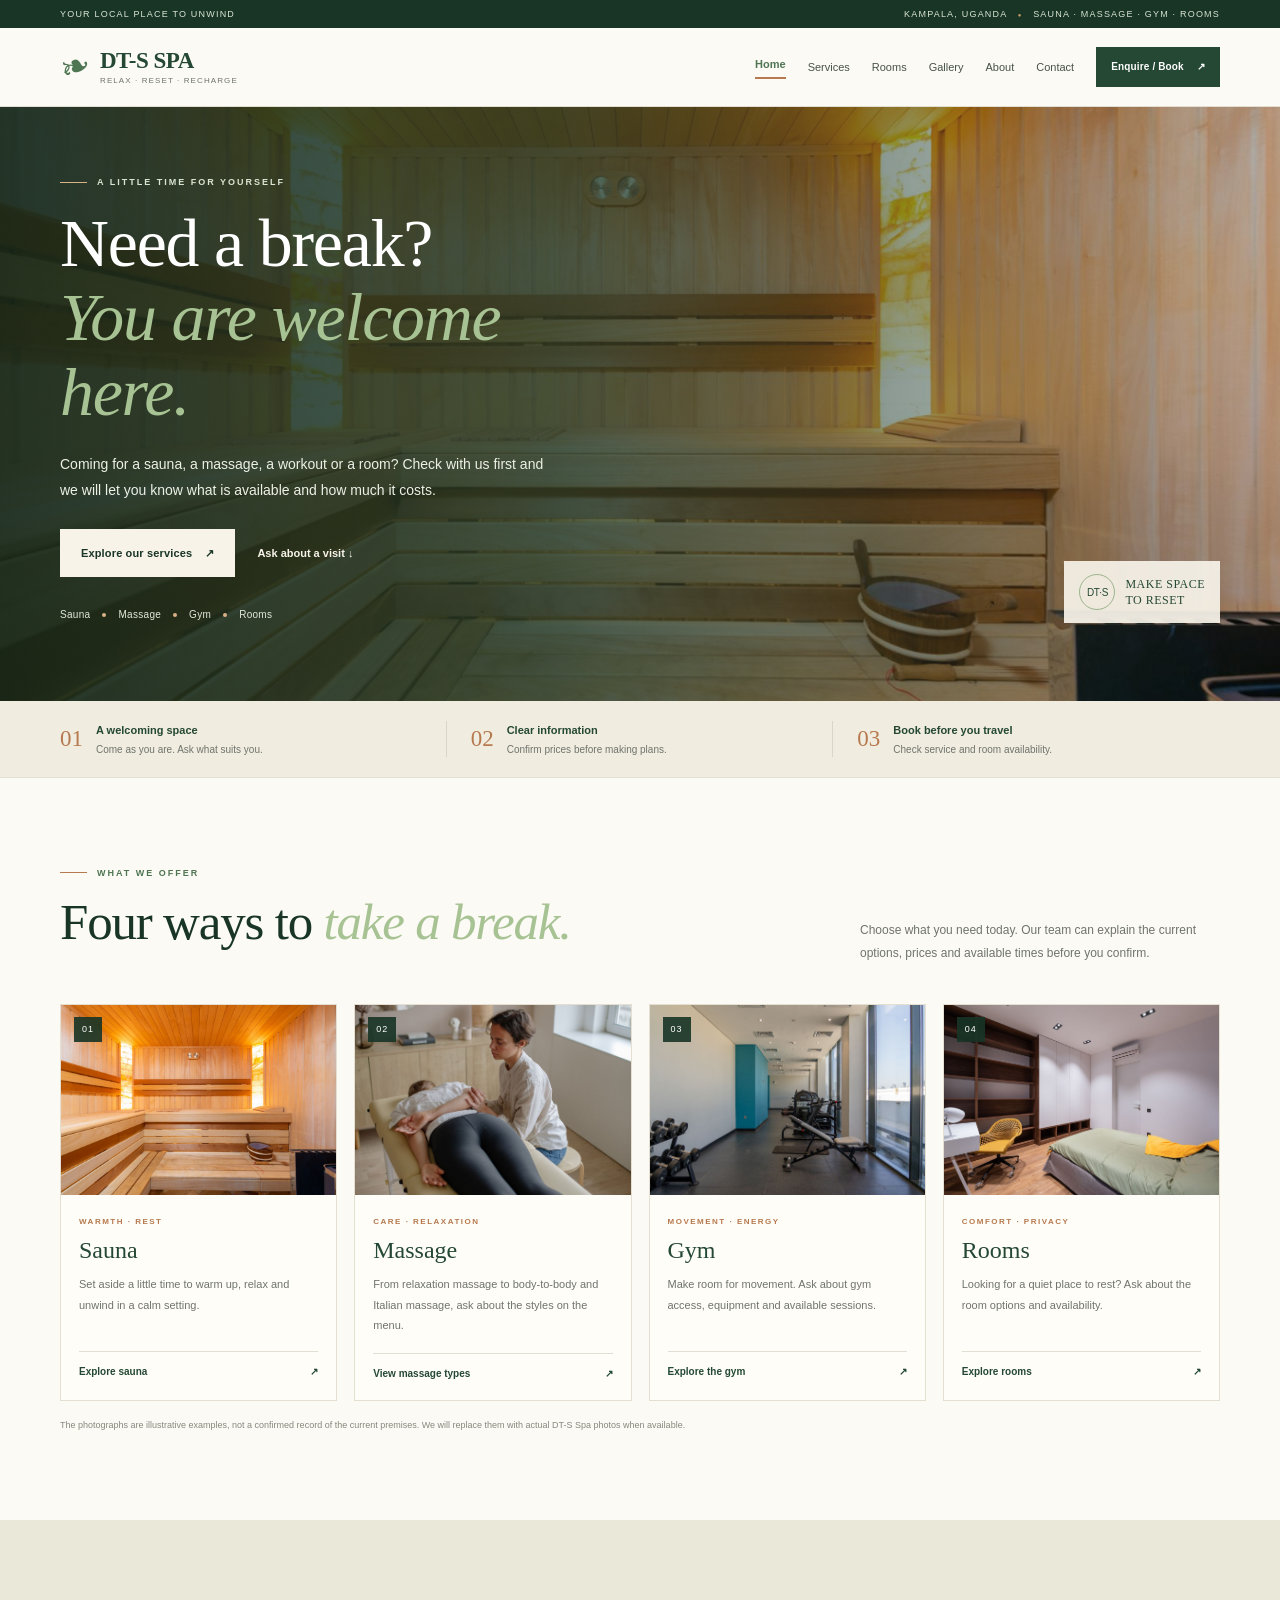
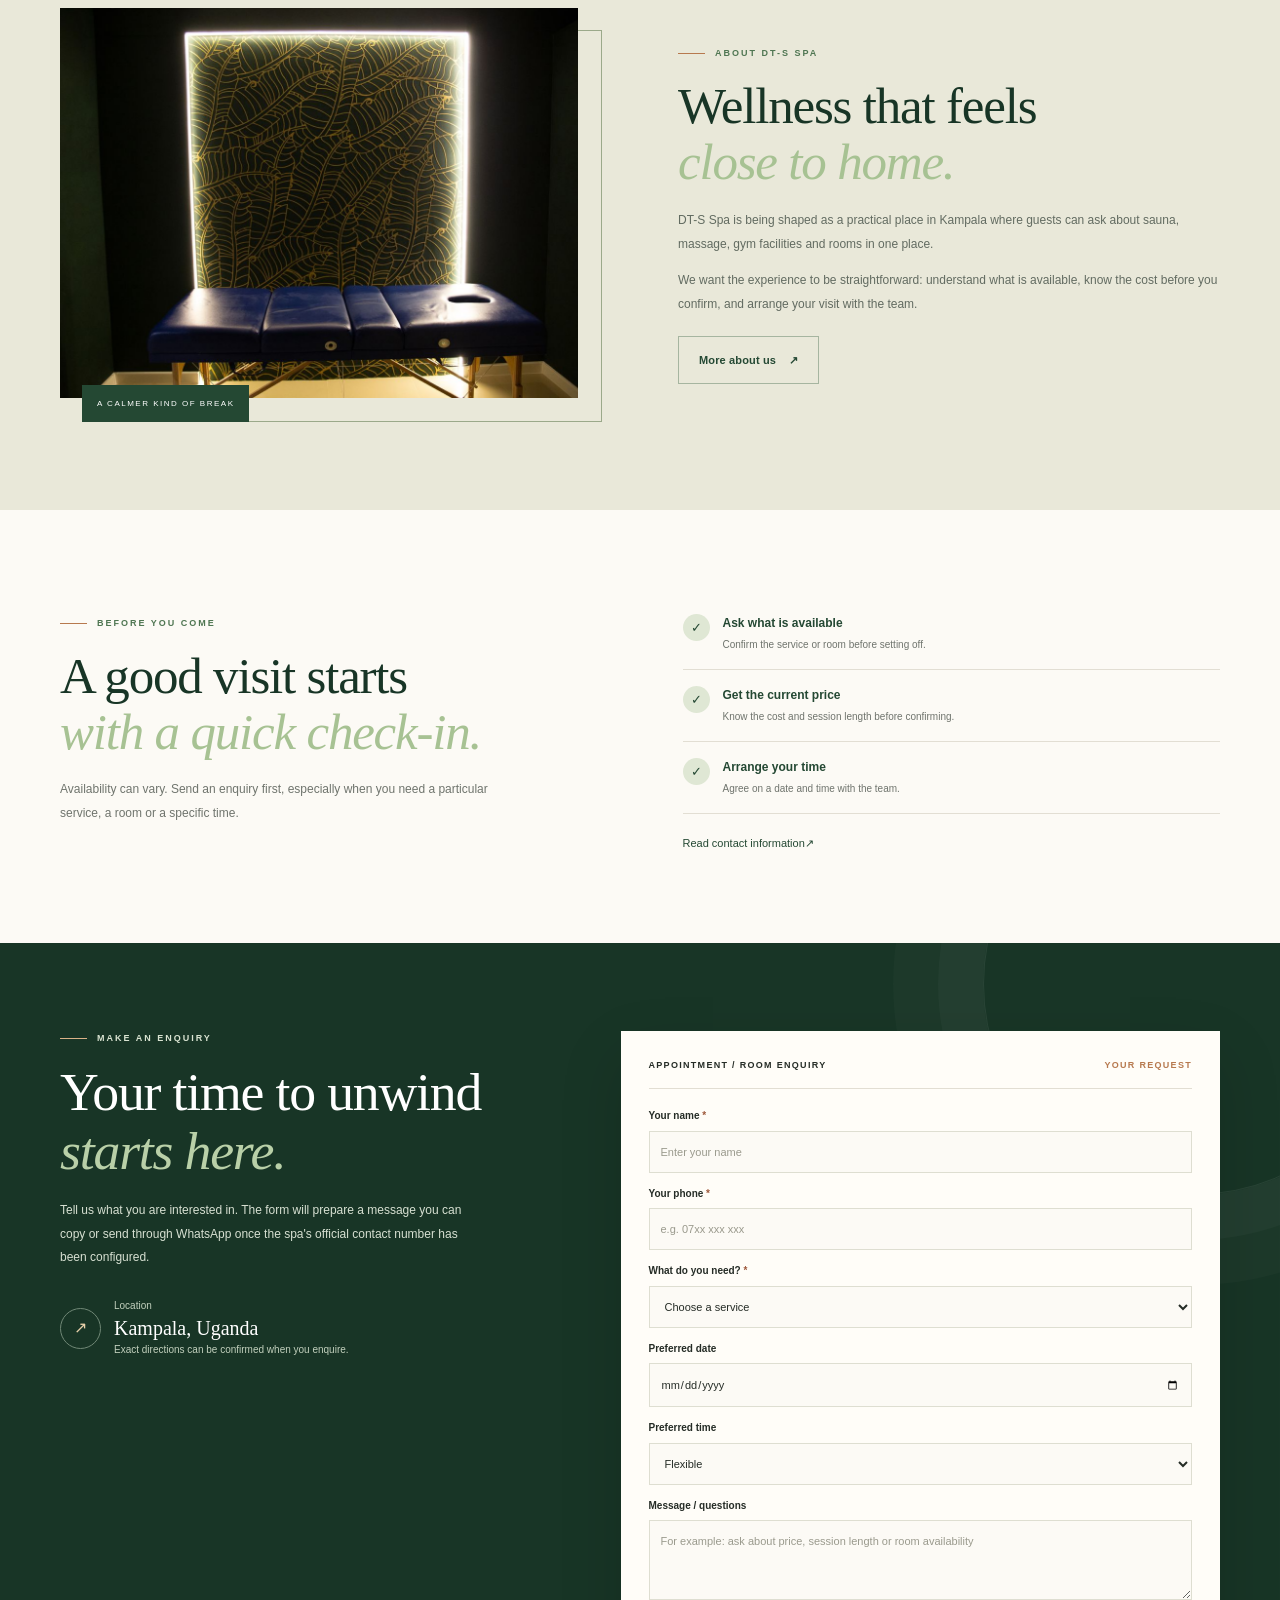
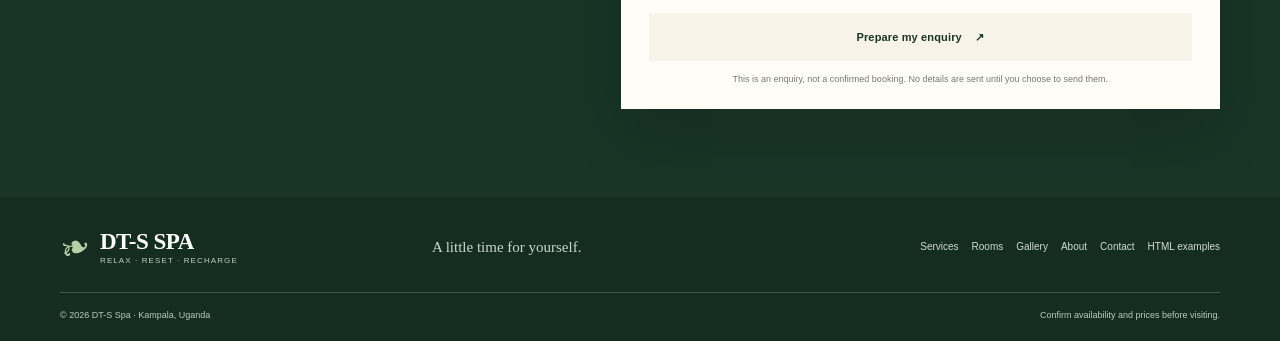
==== commit da9dff60: "Add massage-type and sauna booking choices" ====
--- a/index.html
+++ b/index.html
@@ -39,8 +39,8 @@
       <div class="container hero-inner">
         <div class="hero-content">
           <p class="eyebrow eyebrow-light"><span class="eyebrow-line"></span> A LITTLE TIME FOR YOURSELF</p>
-          <h1>Slow down.<br><em>Feel renewed.</em></h1>
-          <p class="hero-lead">From a warm sauna session and a relaxing massage to a workout or a comfortable room, make time to feel good without making things complicated.</p>
+          <h1>Need a break?<br><em>You are welcome here.</em></h1>
+          <p class="hero-lead">Coming for a sauna, a massage, a workout or a room? Check with us first and we will let you know what is available and how much it costs.</p>
           <div class="hero-actions"><a class="button button-cream" href="services.html">Explore our services <span aria-hidden="true">↗</span></a><a class="hero-text-link" href="#booking">Ask about a visit <span aria-hidden="true">↓</span></a></div>
           <div class="hero-pills"><span>Sauna</span><i></i><span>Massage</span><i></i><span>Gym</span><i></i><span>Rooms</span></div>
         </div>
@@ -61,7 +61,7 @@
         <div class="section-heading"><div><p class="eyebrow"><span class="eyebrow-line"></span> WHAT WE OFFER</p><h2>Four ways to <em>take a break.</em></h2></div><p class="section-summary">Choose what you need today. Our team can explain the current options, prices and available times before you confirm.</p></div>
         <div class="service-grid">
           <article class="service-card"><a class="service-photo" href="services.html#sauna"><img src="images/sauna.jpg" alt="Warm wooden sauna room" loading="lazy"><span class="service-number">01</span></a><div class="service-body"><p class="service-kicker">WARMTH · REST</p><h3>Sauna</h3><p>Set aside a little time to warm up, relax and unwind in a calm setting.</p><a class="card-link" href="services.html#sauna">Explore sauna <span aria-hidden="true">↗</span></a></div></article>
-          <article class="service-card"><a class="service-photo" href="services.html#massage"><img src="images/massage.jpg" alt="Massage treatment in a calm room" loading="lazy"><span class="service-number">02</span></a><div class="service-body"><p class="service-kicker">CARE · RELAXATION</p><h3>Massage</h3><p>Ask about massage options, session length and the best time for your visit.</p><a class="card-link" href="services.html#massage">Explore massage <span aria-hidden="true">↗</span></a></div></article>
+          <article class="service-card"><a class="service-photo" href="services.html#massage-options"><img src="images/massage.jpg" alt="Massage treatment in a calm room" loading="lazy"><span class="service-number">02</span></a><div class="service-body"><p class="service-kicker">CARE · RELAXATION</p><h3>Massage</h3><p>From relaxation massage to body-to-body and Italian massage, ask about the styles on the menu.</p><a class="card-link" href="services.html#massage-options">View massage types <span aria-hidden="true">↗</span></a></div></article>
           <article class="service-card"><a class="service-photo" href="services.html#gym"><img src="images/gym.jpg" alt="Gym with fitness equipment" loading="lazy"><span class="service-number">03</span></a><div class="service-body"><p class="service-kicker">MOVEMENT · ENERGY</p><h3>Gym</h3><p>Make room for movement. Ask about gym access, equipment and available sessions.</p><a class="card-link" href="services.html#gym">Explore the gym <span aria-hidden="true">↗</span></a></div></article>
           <article class="service-card"><a class="service-photo" href="rooms.html"><img src="images/rooms.jpg" alt="A simple, comfortable guest room" loading="lazy"><span class="service-number">04</span></a><div class="service-body"><p class="service-kicker">COMFORT · PRIVACY</p><h3>Rooms</h3><p>Looking for a quiet place to rest? Ask about the room options and availability.</p><a class="card-link" href="rooms.html">Explore rooms <span aria-hidden="true">↗</span></a></div></article>
         </div>
@@ -94,7 +94,9 @@
         <form class="booking-form" id="booking-form">
           <div class="form-heading"><span>APPOINTMENT / ROOM ENQUIRY</span><span class="form-step">YOUR REQUEST</span></div>
           <div class="form-row"><label for="guest-name">Your name <span>*</span><input id="guest-name" name="name" type="text" autocomplete="name" placeholder="Enter your name" required></label><label for="guest-phone">Your phone <span>*</span><input id="guest-phone" name="phone" type="tel" autocomplete="tel" placeholder="e.g. 07xx xxx xxx" required></label></div>
-          <label for="guest-service">What do you need? <span>*</span><select id="guest-service" name="service" required><option value="">Choose a service</option><option>Sauna</option><option>Massage</option><option>Gym access</option><option>Room enquiry</option><option>More than one service</option><option>Help me choose</option></select></label>
+          <label for="guest-service">What do you need? <span>*</span><select id="guest-service" name="service" required><option value="">Choose a service</option><option value="Sauna">Sauna</option><option value="Massage">Massage</option><option value="Gym access">Gym access</option><option value="Room enquiry">Room enquiry</option><option value="More than one service">More than one service</option><option value="Help me choose">Help me choose</option></select></label>
+          <div class="conditional-field" id="massage-type-wrap" hidden><label for="guest-massage-type">Which type of massage? <select id="guest-massage-type" name="massageType"><option value="">Not sure yet</option><option>Relaxation / Swedish massage</option><option>Deep tissue massage</option><option>Aromatherapy oil massage</option><option>Hot stone massage</option><option>Sports massage</option><option>Head, neck and shoulder massage</option><option>Foot massage</option><option>Thai-style stretching massage</option><option>Four-hands massage</option><option>Couples massage</option><option>Body-to-body massage</option><option>Italian massage</option><option>Other / please advise</option></select></label></div>
+          <div class="conditional-field" id="sauna-option-wrap" hidden><label for="guest-sauna-option">What would you like to ask about? <select id="guest-sauna-option" name="saunaOption"><option value="">Standard sauna enquiry</option><option>Private sauna session (please confirm availability)</option><option>Sauna and massage visit</option><option>Ask about dry sauna or steam options</option></select></label></div>
           <div class="form-row"><label for="guest-date">Preferred date<input id="guest-date" name="date" type="date"></label><label for="guest-time">Preferred time<select id="guest-time" name="time"><option value="">Flexible</option><option>Morning</option><option>Afternoon</option><option>Evening</option></select></label></div>
           <label for="guest-note">Message / questions<textarea id="guest-note" name="note" rows="3" placeholder="For example: ask about price, session length or room availability"></textarea></label>
           <button class="button button-cream button-full" type="submit">Prepare my enquiry <span aria-hidden="true">↗</span></button>
--- a/font.css
+++ b/font.css
@@ -1,18 +1,13 @@
-:root{--ink:#30232a;--plum:#49313b;--rose:#a45e6d;--sand:#f3e7dc;--paper:#fbf8f4;--white:#fffdfa;--muted:#756970;--line:#e7dcd4;--gold:#c69c6c;--serif:Georgia,"Times New Roman",serif;--sans:Arial,Helvetica,sans-serif}
-*{box-sizing:border-box}html{scroll-behavior:smooth;scroll-padding-top:90px}body{margin:0;background:var(--paper);color:var(--ink);font-family:var(--sans);font-size:16px;line-height:1.65}img{display:block;max-width:100%;height:auto}a{color:inherit;text-decoration:none}button,input,select,textarea{font:inherit}a:focus-visible,button:focus-visible,input:focus-visible,select:focus-visible,textarea:focus-visible{outline:3px solid var(--gold);outline-offset:3px}.container{width:min(1160px,calc(100% - 48px));margin:auto}.skip-link{position:absolute;left:12px;top:-60px;z-index:100;background:white;padding:10px 16px}.skip-link:focus{top:12px}
-.site-header{position:sticky;top:0;z-index:50;background:rgba(251,248,244,.96);backdrop-filter:blur(14px);border-bottom:1px solid var(--line)}.nav-wrap{height:82px;display:flex;align-items:center;justify-content:space-between;gap:24px}.brand{display:inline-flex;align-items:center;gap:12px;flex-shrink:0}.brand-mark{font:700 31px/1 var(--serif);letter-spacing:-2px;color:var(--plum)}.brand-mark span{color:var(--rose);font-size:20px}.brand-copy{display:flex;flex-direction:column;line-height:1.4}.brand-copy strong{font-size:10px;letter-spacing:2px}.brand-copy small{font-size:9px;letter-spacing:2px;color:var(--muted)}.primary-nav{display:flex;align-items:center;gap:25px}.primary-nav>a:not(.button){font-size:12px;color:#594c52}.primary-nav>a:hover,.text-link:hover,.card-link:hover{color:var(--rose)}
-.button{display:inline-flex;align-items:center;justify-content:center;gap:16px;min-height:50px;padding:12px 20px;border:1px solid transparent;font-size:12px;font-weight:700;cursor:pointer;transition:.2s}.button:hover{transform:translateY(-2px)}.button-dark{background:var(--plum);color:white}.button-dark:hover{background:var(--rose)}.button-light{background:white;color:var(--plum)}.button-outline{border-color:#bda9ae;background:transparent;color:var(--plum)}.button-small{min-height:41px;padding:9px 14px;font-size:11px}.button-full{width:100%}.menu-toggle{display:none;background:none;border:0;padding:10px}.menu-toggle span{display:block;width:23px;height:2px;margin:5px;background:var(--plum)}
-.section{padding:92px 0}.hero{padding:60px 0 78px;position:relative;overflow:hidden}.hero-grid{display:grid;grid-template-columns:1.02fr .98fr;align-items:center;gap:60px}.eyebrow{display:flex;align-items:center;gap:11px;margin:0 0 20px;font-size:10px;font-weight:bold;letter-spacing:2px;color:#874858}.eyebrow-line{width:28px;height:1px;background:var(--rose)}h1,h2{font-family:var(--serif);font-weight:400;letter-spacing:-1.5px;line-height:1.08}h1{font-size:clamp(46px,5.5vw,73px);max-width:560px;margin:0 0 22px}h1 em,h2 em{color:var(--rose);font-weight:400}h2{font-size:clamp(36px,4vw,54px);margin:0 0 20px}.hero-lead{max-width:480px;color:var(--muted);font-size:14px;line-height:1.9;margin-bottom:28px}.hero-actions{display:flex;align-items:center;flex-wrap:wrap;gap:23px}.text-link{display:inline-flex;align-items:center;gap:9px;font-size:12px;font-weight:bold}.hero-notes{display:flex;flex-wrap:wrap;gap:22px;margin-top:32px;color:var(--muted);font-size:11px}.hero-notes span{display:flex;align-items:center;gap:8px}.note-dot{width:6px;height:6px;border-radius:50%;background:var(--gold)}
-.hero-visual{position:relative;max-width:500px;margin-left:auto;width:100%;padding:0 18px 28px 0}.hero-image-frame{height:480px;overflow:hidden;background:var(--sand)}.hero-image-frame img{width:100%;height:100%;object-fit:cover}.hero-stamp{position:absolute;right:0;top:30px;width:105px;height:105px;border-radius:50%;background:var(--rose);color:white;display:flex;flex-direction:column;align-items:center;justify-content:center;line-height:1.2;transform:rotate(7deg)}.stamp-top,.stamp-bottom{font-size:8px;letter-spacing:1.4px}.stamp-symbol{font-size:27px}.image-caption{position:absolute;right:18px;bottom:0;background:var(--paper);padding:11px 15px;font-size:9px;letter-spacing:1.3px}.image-caption span{color:var(--rose);margin-right:8px}.hero-bottom-rule{position:absolute;bottom:35px;left:0;width:18%;height:1px;background:var(--line)}
-.intro-strip{background:var(--sand);border-block:1px solid #ecded1}.intro-strip-inner{min-height:64px;display:flex;align-items:center;justify-content:space-between;gap:12px}.intro-strip p{margin:0;font-size:9px;letter-spacing:1.4px;color:#77656d}.intro-strip strong{color:var(--plum)}.strip-separator{color:var(--rose)}
-.section-heading{display:flex;align-items:flex-end;justify-content:space-between;gap:35px;margin-bottom:38px}.section-heading .eyebrow{margin-bottom:16px}.section-summary{max-width:350px;color:var(--muted);font-size:12px;line-height:1.9;margin:0 0 5px}.treatment-grid{display:grid;grid-template-columns:repeat(3,1fr);gap:17px}.treatment-card{border:1px solid var(--line);padding:26px;min-height:280px;display:flex;flex-direction:column;transition:transform .2s,box-shadow .2s}.treatment-card:hover{transform:translateY(-4px);box-shadow:0 18px 44px #30232a12}.card-highlight{background:var(--sand);border-color:var(--sand)}.card-top{display:flex;justify-content:space-between;margin-bottom:30px}.card-number{font-size:10px;letter-spacing:1.4px;color:var(--rose)}.card-symbol{font:30px var(--serif);color:var(--rose)}.treatment-card h3{font:400 23px/1.25 var(--serif);margin:0 0 12px}.treatment-card p{font-size:12px;line-height:1.85;color:var(--muted);margin:0 0 20px}.card-link{margin-top:auto;padding-top:13px;border-top:1px solid #bda9ae70;display:flex;justify-content:space-between;gap:10px;font-size:10px;font-weight:bold}.fine-print{font-size:10px;color:#86777d;margin:20px 0 0}
-.story-section{background:#f2e7df}.story-grid{display:grid;grid-template-columns:1fr 1fr;align-items:center;gap:75px}.story-photo{position:relative;padding:0 0 24px 24px;max-width:490px}.story-photo:before{content:"";position:absolute;inset:25px 25px 0 0;border:1px solid #cba8a1}.story-photo>img{position:relative;width:100%;height:420px;object-fit:cover}.photo-note{position:absolute;right:-15px;bottom:0;display:flex;align-items:center;gap:12px;padding:13px 16px;background:var(--plum);color:white;font:13px/1.3 var(--serif)}.photo-note-mark{width:39px;height:39px;border:1px solid #c79ea6;border-radius:50%;display:grid;place-items:center;font:10px var(--sans)}.story-copy>p:not(.eyebrow){font-size:12px;line-height:2;color:var(--muted)}.story-copy .button{margin-top:10px}.story-signoff{display:flex;align-items:center;gap:12px;margin-top:30px;font-size:9px;letter-spacing:1.7px;color:#874858}.signoff-rule{width:37px;height:1px;background:var(--rose)}
-.compact-heading h2{margin-bottom:0}.preview-gallery{display:grid;grid-template-columns:1.15fr .85fr .85fr;gap:15px}.preview-image{position:relative;height:230px;overflow:hidden;background:var(--sand)}.preview-image-tall{height:290px}.preview-image img{width:100%;height:100%;object-fit:cover;transition:transform .4s}.preview-image:hover img{transform:scale(1.04)}.preview-image:after{content:"";position:absolute;inset:45% 0 0;background:linear-gradient(transparent,#21171d99)}.preview-image span{position:absolute;left:16px;bottom:13px;color:white;z-index:1;font-size:10px}.mobile-link{display:none;margin-top:23px}
-.booking-section{background:var(--plum);color:white;position:relative;overflow:hidden}.booking-grid{display:grid;grid-template-columns:.9fr 1.1fr;gap:75px;align-items:start;position:relative;z-index:1}.eyebrow-light{color:#e0b5b7}.eyebrow-light .eyebrow-line{background:#d3a0a9}.booking-copy h2{font-size:clamp(42px,4.2vw,58px)}.booking-copy h2 em{color:#dfb5b2}.booking-copy>p:not(.eyebrow){font-size:12px;line-height:1.9;color:#d6c7cc;max-width:400px}.booking-contact{display:flex;align-items:center;gap:13px;margin-top:30px}.contact-icon{display:grid;place-items:center;border:1px solid #7c626e;width:42px;height:42px;border-radius:50%;color:#e5babe}.booking-contact div{display:flex;flex-direction:column}.booking-contact small{font-size:10px;color:#c5b1b9}.booking-contact a{font:21px var(--serif);margin-top:3px}
-.booking-form{padding:27px 29px 23px;background:var(--white);color:var(--ink);box-shadow:0 24px 70px #0002}.form-heading{display:flex;justify-content:space-between;border-bottom:1px solid var(--line);padding-bottom:16px;margin-bottom:20px;font-size:9px;letter-spacing:1.5px;font-weight:bold}.form-step{color:var(--rose)}.booking-form label{display:block;font-size:11px;font-weight:bold;margin-bottom:14px}.booking-form label>span{color:var(--rose)}.booking-form input,.booking-form select,.booking-form textarea{display:block;width:100%;margin-top:7px;background:#fcf9f6;border:1px solid #e8ddd5;border-radius:0;color:var(--ink);padding:11px;font-size:12px;font-weight:400;min-height:43px}.booking-form textarea{resize:vertical;min-height:78px}.booking-form input::placeholder,.booking-form textarea::placeholder{color:#a89ba0}.form-row{display:grid;grid-template-columns:1fr 1fr;gap:13px}.form-note{font-size:10px;color:#897a80;text-align:center;margin:12px 0 0}
-.contact-band{background:#e3c9bf;padding:45px 0}.contact-band-inner{display:flex;align-items:center;justify-content:space-between;gap:28px}.contact-band .eyebrow{margin-bottom:9px;font-size:9px}.contact-band h2{font-size:clamp(28px,3vw,39px);margin:0}
-.site-footer{background:#281d23;color:#e9dfe2;padding:34px 0 0}.footer-main{display:grid;grid-template-columns:1fr 1fr 1.4fr;align-items:center;gap:25px;padding-bottom:26px}.brand-footer .brand-mark{color:white}.brand-footer .brand-copy strong{color:#f5e8eb}.brand-footer .brand-copy small{color:#bcaab2}.footer-main>p{font:16px var(--serif);color:#cbbac2;margin:0}.footer-main nav{display:flex;flex-wrap:wrap;justify-content:flex-end;gap:15px}.footer-main nav a{font-size:10px;color:#d0c1c8}.footer-bottom{display:flex;justify-content:space-between;gap:18px;border-top:1px solid #4b3942;padding:16px 0 20px;color:#b9a9b0;font-size:9px}
-@media(max-width:980px){.primary-nav{gap:15px}.hero-grid{gap:32px}.hero-image-frame{height:420px}.story-grid{gap:40px}.booking-grid{gap:35px}.footer-main{grid-template-columns:1fr 1fr}.footer-main nav{grid-column:1/-1;justify-content:flex-start}.section{padding:75px 0}}
-@media(max-width:760px){.container{width:min(100% - 34px,600px)}.nav-wrap{height:72px}.menu-toggle{display:block}.primary-nav{display:none;position:absolute;top:71px;left:0;right:0;padding:18px 22px 22px;background:var(--paper);border-bottom:1px solid var(--line);box-shadow:0 18px 25px #30232a10;align-items:stretch;gap:0;flex-direction:column}.primary-nav.is-open{display:flex}.primary-nav>a:not(.button){padding:11px 0;border-bottom:1px solid var(--line);font-size:13px}.primary-nav .nav-book{margin-top:14px}.hero{padding:42px 0 55px}.hero-grid{grid-template-columns:1fr;gap:35px}.hero-visual{max-width:520px;margin:0 auto;padding-right:12px}.hero-image-frame{height:clamp(280px,78vw,420px)}.hero-stamp{width:88px;height:88px;right:-2px;top:20px}.stamp-symbol{font-size:22px}.hero-bottom-rule{bottom:23px}.intro-strip-inner{flex-wrap:wrap;justify-content:center;padding:17px 0;gap:9px 13px}.intro-strip p{font-size:8px}.section-heading{display:block;margin-bottom:29px}.section-summary{margin-top:18px}.treatment-grid{grid-template-columns:1fr;gap:12px}.treatment-card{min-height:0;padding:22px}.card-top{margin-bottom:17px}.story-grid{grid-template-columns:1fr;gap:42px}.story-photo{max-width:520px;margin-right:14px}.story-photo>img{height:clamp(290px,80vw,420px)}.preview-gallery{grid-template-columns:1fr 1fr;gap:10px}.preview-image{height:210px}.preview-image-tall{grid-column:1/-1;height:260px}.desktop-link{display:none}.mobile-link{display:inline-flex}.booking-grid{grid-template-columns:1fr;gap:28px}.booking-form{padding:23px 19px}.contact-band-inner{align-items:flex-start;flex-direction:column}.contact-band .button{width:100%}.footer-main{grid-template-columns:1fr;gap:17px}.footer-main nav{grid-column:auto;justify-content:flex-start}.footer-bottom{flex-direction:column;gap:5px}}
-@media(max-width:420px){h1{font-size:44px}.hero-actions{align-items:flex-start;flex-direction:column;gap:17px}.hero-notes{gap:10px 15px}.gallery-grid{grid-template-columns:1fr}.form-row{grid-template-columns:1fr;gap:0}.intro-strip .strip-separator{display:none}.intro-strip-inner{justify-content:flex-start}.intro-strip p{width:100%}.section{padding:60px 0}}
+:root{--forest:#244833;--forest-deep:#183526;--leaf:#4f7652;--sage:#dfe7d4;--cream:#f7f3e9;--paper:#fcfaf5;--sand:#eae0d0;--wood:#b7794e;--clay:#bb7858;--ink:#252c26;--muted:#6f746d;--line:#e2ded3;--white:#fffdf8;--serif:Georgia,"Times New Roman",serif;--sans:Arial,Helvetica,sans-serif;--shadow:0 20px 55px rgba(24,53,38,.1)}
+*{box-sizing:border-box}html{scroll-behavior:smooth;scroll-padding-top:100px}body{margin:0;background:var(--paper);color:var(--ink);font:16px/1.65 var(--sans);-webkit-font-smoothing:antialiased}img{display:block;max-width:100%;height:auto}a{color:inherit;text-decoration:none}button,input,select,textarea{font:inherit}a:focus-visible,button:focus-visible,input:focus-visible,select:focus-visible,textarea:focus-visible{outline:3px solid var(--wood);outline-offset:3px}.container{width:min(1160px,calc(100% - 48px));margin-inline:auto}.skip-link{position:absolute;top:-60px;left:12px;z-index:200;padding:10px 15px;background:white}.skip-link:focus{top:12px}
+.topbar{background:var(--forest-deep);color:#dbe5d4;font-size:9px;letter-spacing:1.2px}.topbar-inner{min-height:28px;display:flex;align-items:center;justify-content:space-between;gap:16px}.topbar-dot{font-size:6px;color:#c79a65;margin:0 7px}.site-header{position:sticky;top:0;z-index:60;background:rgba(252,250,245,.96);backdrop-filter:blur(14px);border-bottom:1px solid var(--line)}.nav-wrap{min-height:78px;display:flex;align-items:center;justify-content:space-between;gap:25px}.brand{display:inline-flex;align-items:center;gap:10px;flex-shrink:0}.brand-leaf{font-size:36px;line-height:1;color:var(--leaf);transform:rotate(-19deg);display:inline-block}.brand-copy{display:flex;flex-direction:column;gap:1px;line-height:1.35}.brand-copy strong{font:700 23px/1.2 var(--serif);letter-spacing:-.5px;color:var(--forest)}.brand-copy small{font-size:8px;letter-spacing:1.1px;color:var(--muted)}.primary-nav{display:flex;align-items:center;gap:22px}.primary-nav>a:not(.button){font-size:11px;color:#475248;white-space:nowrap;transition:color .18s}.primary-nav>a:not(.button):hover,.primary-nav>a[aria-current=page]{color:var(--leaf)}.primary-nav>a[aria-current=page]{font-weight:bold}.primary-nav>a[aria-current=page]:after{content:"";display:block;height:2px;background:var(--wood);margin-top:4px}
+.button{display:inline-flex;align-items:center;justify-content:center;gap:13px;min-height:48px;padding:12px 20px;border:1px solid transparent;font-size:11px;font-weight:bold;letter-spacing:.15px;cursor:pointer;transition:transform .18s,background .18s,border-color .18s}.button:hover{transform:translateY(-2px)}.button-green{background:var(--forest);color:white}.button-green:hover{background:var(--forest-deep)}.button-cream{background:var(--cream);color:var(--forest-deep)}.button-cream:hover{background:white}.button-outline{border-color:#a6b5a0;color:var(--forest);background:transparent}.button-outline:hover{background:var(--sage)}.button-small{min-height:40px;padding:9px 14px;font-size:10px}.button-full{width:100%}.menu-toggle{display:none;border:0;background:transparent;padding:10px}.menu-toggle span{display:block;width:23px;height:2px;margin:5px;background:var(--forest)}
+.section{padding:88px 0}.eyebrow{display:flex;align-items:center;gap:10px;margin:0 0 17px;font-size:9px;font-weight:bold;letter-spacing:2px;color:var(--leaf)}.eyebrow-line{width:27px;height:1px;background:var(--wood)}.eyebrow-light{color:#dae4d2}.eyebrow-light .eyebrow-line{background:#d9b287}h1,h2,h3,p{margin-top:0}h1,h2{font-family:var(--serif);font-weight:400;letter-spacing:-1.2px;line-height:1.1}h1{font-size:clamp(46px,5.3vw,72px);margin:0 0 20px}h1 em,h2 em{color:#a7c293;font-weight:400}h2{font-size:clamp(36px,4vw,51px);color:var(--forest-deep);margin-bottom:18px}.hero-home{min-height:470px;position:relative;display:flex;align-items:center;overflow:hidden;background:var(--forest-deep);padding:68px 0 78px}.hero-background,.hero-shade{position:absolute;inset:0;width:100%;height:100%}.hero-background{object-fit:cover;object-position:center 56%}.hero-shade{background:linear-gradient(90deg,rgba(17,37,24,.91) 0%,rgba(24,53,38,.78) 43%,rgba(24,53,38,.17) 100%)}.hero-inner{position:relative;z-index:2;display:flex;align-items:center;justify-content:space-between;gap:35px}.hero-content{max-width:570px;color:white}.hero-content h1{color:white}.hero-lead{max-width:500px;color:#edf0e6;font-size:14px;line-height:1.9;margin-bottom:25px}.hero-actions{display:flex;align-items:center;flex-wrap:wrap;gap:22px}.hero-text-link{font-size:11px;font-weight:bold;color:#f7f3e9}.hero-text-link:hover{color:#d8c09f}.hero-pills{display:flex;flex-wrap:wrap;align-items:center;gap:12px;margin-top:30px;font-size:10px;letter-spacing:.3px;color:#e1e8db}.hero-pills i{width:4px;height:4px;border-radius:50%;background:#d9b287}.hero-photo-note{align-self:flex-end;display:flex;align-items:center;gap:10px;padding:13px 15px;background:rgba(247,243,233,.93);color:var(--forest);font:12px/1.4 var(--serif);letter-spacing:.5px}.photo-note-mark{width:36px;height:36px;display:grid;place-items:center;border:1px solid #9bb48d;border-radius:50%;font:10px var(--sans);letter-spacing:-.5px}.welcome-strip{background:#f0ecdf;border-bottom:1px solid var(--line)}.welcome-grid{display:grid;grid-template-columns:repeat(3,1fr);padding:20px 0}.welcome-grid>div{display:flex;align-items:center;gap:13px;padding:0 24px;border-right:1px solid #d9d5c8}.welcome-grid>div:first-child{padding-left:0}.welcome-grid>div:last-child{border:0;padding-right:0}.welcome-number{font:23px var(--serif);color:var(--wood)}.welcome-grid strong,.welcome-grid small{display:block}.welcome-grid strong{font-size:11px;color:var(--forest)}.welcome-grid small{font-size:10px;color:var(--muted);line-height:1.5;margin-top:2px}
+.section-heading{display:flex;align-items:flex-end;justify-content:space-between;gap:35px;margin-bottom:36px}.section-heading .eyebrow{margin-bottom:14px}.section-summary{max-width:360px;margin:0 0 4px;color:var(--muted);font-size:12px;line-height:1.9}.services-section{background:var(--paper)}.service-grid{display:grid;grid-template-columns:repeat(4,minmax(0,1fr));gap:17px}.service-card{background:#fffdf8;border:1px solid #e5dfd2;transition:transform .2s,box-shadow .2s;min-width:0}.service-card:hover{transform:translateY(-4px);box-shadow:var(--shadow)}.service-photo{display:block;height:190px;position:relative;overflow:hidden;background:var(--sand)}.service-photo img{width:100%;height:100%;object-fit:cover;transition:transform .4s}.service-card:hover .service-photo img{transform:scale(1.04)}.service-number{position:absolute;left:13px;top:12px;background:rgba(24,53,38,.9);color:white;font-size:9px;padding:5px 8px;letter-spacing:1px}.service-body{padding:20px 18px 18px}.service-kicker{font-size:8px;letter-spacing:1.5px;color:var(--wood);font-weight:bold;margin-bottom:7px}.service-body h3{font:400 24px/1.2 var(--serif);color:var(--forest);margin-bottom:10px}.service-body>p:not(.service-kicker){font-size:11px;line-height:1.85;color:var(--muted);margin-bottom:17px;min-height:60px}.card-link{display:flex;align-items:center;justify-content:space-between;gap:9px;padding-top:12px;border-top:1px solid var(--line);font-size:10px;font-weight:bold;color:var(--forest)}.card-link:hover{color:var(--wood)}.image-disclaimer{font-size:9px;line-height:1.6;color:#88877c;margin:17px 0 0}
+.about-band{background:#e9e8d9}.about-grid{display:grid;grid-template-columns:1fr 1fr;gap:76px;align-items:center}.about-image-wrap{position:relative;padding:0 24px 24px 0}.about-image-wrap:after{content:"";position:absolute;inset:22px 0 0 22px;border:1px solid #9ba98a;z-index:0}.about-image-wrap img{position:relative;z-index:1;width:100%;height:390px;object-fit:cover}.about-image-label{position:absolute;bottom:0;left:22px;z-index:2;background:var(--forest);color:white;padding:12px 15px;font-size:8px;letter-spacing:1.5px}.about-copy>p:not(.eyebrow){color:#626b61;font-size:12px;line-height:2}.about-copy .button{margin-top:8px}.visit-grid{display:grid;grid-template-columns:1fr 1fr;gap:85px;align-items:center}.visit-lead{max-width:440px;color:var(--muted);font-size:12px;line-height:1.95}.visit-checks>div{display:flex;gap:13px;padding:16px 0;border-bottom:1px solid var(--line)}.check-symbol{width:27px;height:27px;flex:none;border-radius:50%;display:grid;place-items:center;background:var(--sage);color:var(--forest);font-size:13px}.visit-checks strong,.visit-checks small{display:block}.visit-checks strong{font-size:12px;color:var(--forest)}.visit-checks small{font-size:10px;line-height:1.6;color:var(--muted);margin-top:3px}.visit-checks .text-link{display:inline-flex;margin-top:20px;font-size:11px;color:var(--forest)}
+.booking-section{position:relative;overflow:hidden;background:var(--forest-deep);color:white}.booking-section:before{content:"";position:absolute;right:-125px;top:-170px;width:420px;height:420px;border:1px solid #ffffff13;border-radius:50%;box-shadow:0 0 0 45px #ffffff07,0 0 0 90px #ffffff05}.booking-grid{display:grid;grid-template-columns:.9fr 1.1fr;align-items:start;gap:70px;position:relative;z-index:1}.booking-copy h2{font-size:clamp(42px,4.2vw,57px);color:white}.booking-copy h2 em{color:#b9d0a8}.booking-copy>p:not(.eyebrow){color:#d7e0d2;max-width:420px;font-size:12px;line-height:1.95}.booking-contact{display:flex;align-items:center;gap:13px;margin-top:29px}.contact-icon{display:grid;place-items:center;width:41px;height:41px;border:1px solid #708876;border-radius:50%;color:#e7d0aa}.booking-contact div{display:flex;flex-direction:column}.booking-contact small{font-size:10px;color:#c2d0bd}.booking-contact strong{font:20px var(--serif);margin:2px 0;color:white}.booking-form{padding:27px 28px 22px;background:var(--white);color:var(--ink);box-shadow:0 25px 60px #0002}.form-heading{display:flex;justify-content:space-between;gap:12px;border-bottom:1px solid var(--line);padding-bottom:15px;margin-bottom:19px;font-size:9px;letter-spacing:1.3px;font-weight:bold}.form-step{color:var(--wood)}.booking-form label{display:block;font-size:10px;font-weight:bold;margin-bottom:13px}.booking-form label>span{color:#9e593c}.booking-form input,.booking-form select,.booking-form textarea{display:block;width:100%;margin-top:6px;background:#fcfaf5;border:1px solid #deded1;border-radius:0;color:var(--ink);padding:11px;font-size:11px;font-weight:400;min-height:42px}.booking-form textarea{resize:vertical;min-height:80px}.booking-form input::placeholder,.booking-form textarea::placeholder{color:#9a9a8d}.form-note{font-size:9px;line-height:1.6;color:#777a70;text-align:center;margin:11px 0 0}.booking-preview{margin-top:18px;padding-top:16px;border-top:1px solid var(--line)}.booking-preview textarea{min-height:130px}.booking-preview[hidden]{display:none}
+.site-footer{background:#152d20;color:#e6ebdf;padding:31px 0 0}.footer-main{display:grid;grid-template-columns:1fr .7fr 1.5fr;align-items:center;gap:25px;padding-bottom:25px}.brand-footer .brand-leaf{color:#b7d0a4}.brand-footer .brand-copy strong{color:white}.brand-footer .brand-copy small{color:#c3cfc0}.footer-main>p{font:15px var(--serif);color:#cbd6c8;margin:0}.footer-main nav{display:flex;flex-wrap:wrap;justify-content:flex-end;gap:13px}.footer-main nav a{font-size:10px;color:#d2dbcf}.footer-main nav a:hover{color:white}.footer-bottom{display:flex;justify-content:space-between;gap:18px;border-top:1px solid #3e5946;padding:15px 0 18px;color:#bdcbbb;font-size:9px}
+@media(max-width:1080px){.primary-nav{gap:14px}.primary-nav>a:not(.button){font-size:10px}.service-photo{height:165px}.service-body{padding:17px 14px}.about-grid,.visit-grid{gap:45px}.booking-grid{gap:40px}}
+@media(max-width:850px){.topbar-inner{font-size:8px}.nav-wrap{min-height:70px}.menu-toggle{display:block;z-index:3}.primary-nav{display:none;position:absolute;top:69px;left:0;right:0;align-items:stretch;gap:0;flex-direction:column;padding:13px 23px 21px;background:var(--paper);border-bottom:1px solid var(--line);box-shadow:0 18px 25px #18352612}.primary-nav.is-open{display:flex}.primary-nav>a:not(.button){padding:11px 0;border-bottom:1px solid var(--line);font-size:12px}.primary-nav>a[aria-current=page]:after{display:none}.primary-nav .nav-book{margin-top:13px}.hero-home{min-height:450px;padding:55px 0}.hero-photo-note{display:none}.welcome-grid{grid-template-columns:1fr;padding:0}.welcome-grid>div,.welcome-grid>div:first-child,.welcome-grid>div:last-child{border-right:0;border-bottom:1px solid #d9d5c8;padding:13px 0}.welcome-grid>div:last-child{border-bottom:0}.welcome-number{min-width:30px}.service-grid{grid-template-columns:repeat(2,minmax(0,1fr))}.service-photo{height:220px}.about-grid,.visit-grid,.booking-grid{grid-template-columns:1fr;gap:35px}.about-image-wrap{max-width:540px}.about-image-wrap img{height:360px}.section{padding:68px 0}.section-heading{display:block}.section-summary{margin-top:16px}.footer-main{grid-template-columns:1fr 1fr}.footer-main nav{grid-column:1/-1;justify-content:flex-start}.booking-grid{gap:28px}}
+@media(max-width:520px){.container{width:calc(100% - 34px)}.topbar-inner{min-height:27px;justify-content:center}.topbar-inner span:first-child{display:none}.brand-leaf{font-size:31px}.brand-copy strong{font-size:21px}.hero-home{min-height:480px;padding:48px 0}.hero-shade{background:linear-gradient(90deg,rgba(17,37,24,.91),rgba(24,53,38,.62))}.hero-content h1{font-size:48px}.hero-lead{font-size:12px}.hero-actions{align-items:flex-start;flex-direction:column;gap:16px}.hero-pills{gap:8px;font-size:9px}.service-grid{grid-template-columns:1fr;gap:14px}.service-card{display:grid;grid-template-columns:43% 57%;align-items:stretch}.service-photo{height:100%;min-height:190px}.service-body{padding:18px 14px}.service-body h3{font-size:22px}.service-body>p:not(.service-kicker){min-height:0;font-size:10px}.service-kicker{font-size:7px}.section{padding:58px 0}.about-image-wrap img{height:300px}.booking-form{padding:22px 17px}.form-row{grid-template-columns:1fr;gap:0}.form-heading{font-size:8px}.contact-band-inner{align-items:flex-start;flex-direction:column}.footer-main{grid-template-columns:1fr;gap:17px}.footer-main nav{grid-column:auto;justify-content:flex-start}.footer-bottom{flex-direction:column;gap:6px}.section-heading h2{font-size:38px}}
 @media(prefers-reduced-motion:reduce){*,*::before,*::after{scroll-behavior:auto!important;transition:none!important;animation:none!important}}
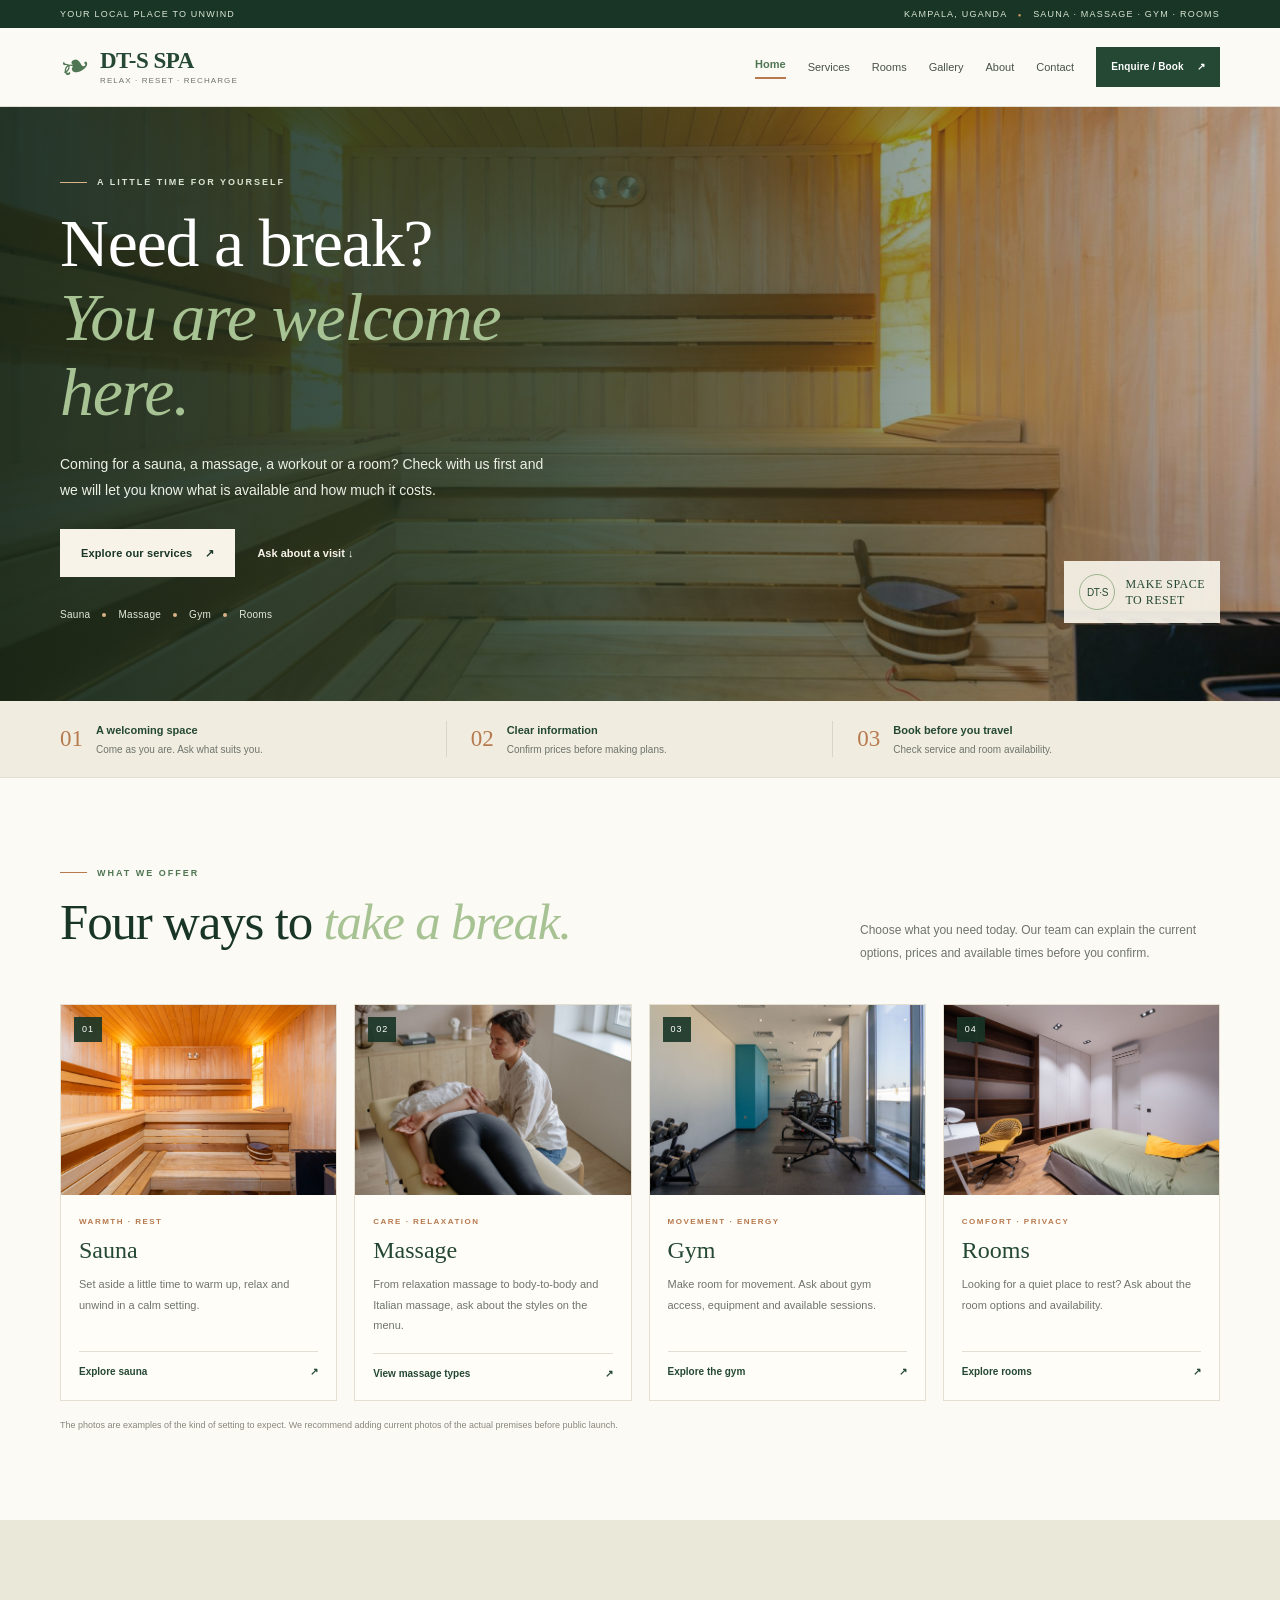
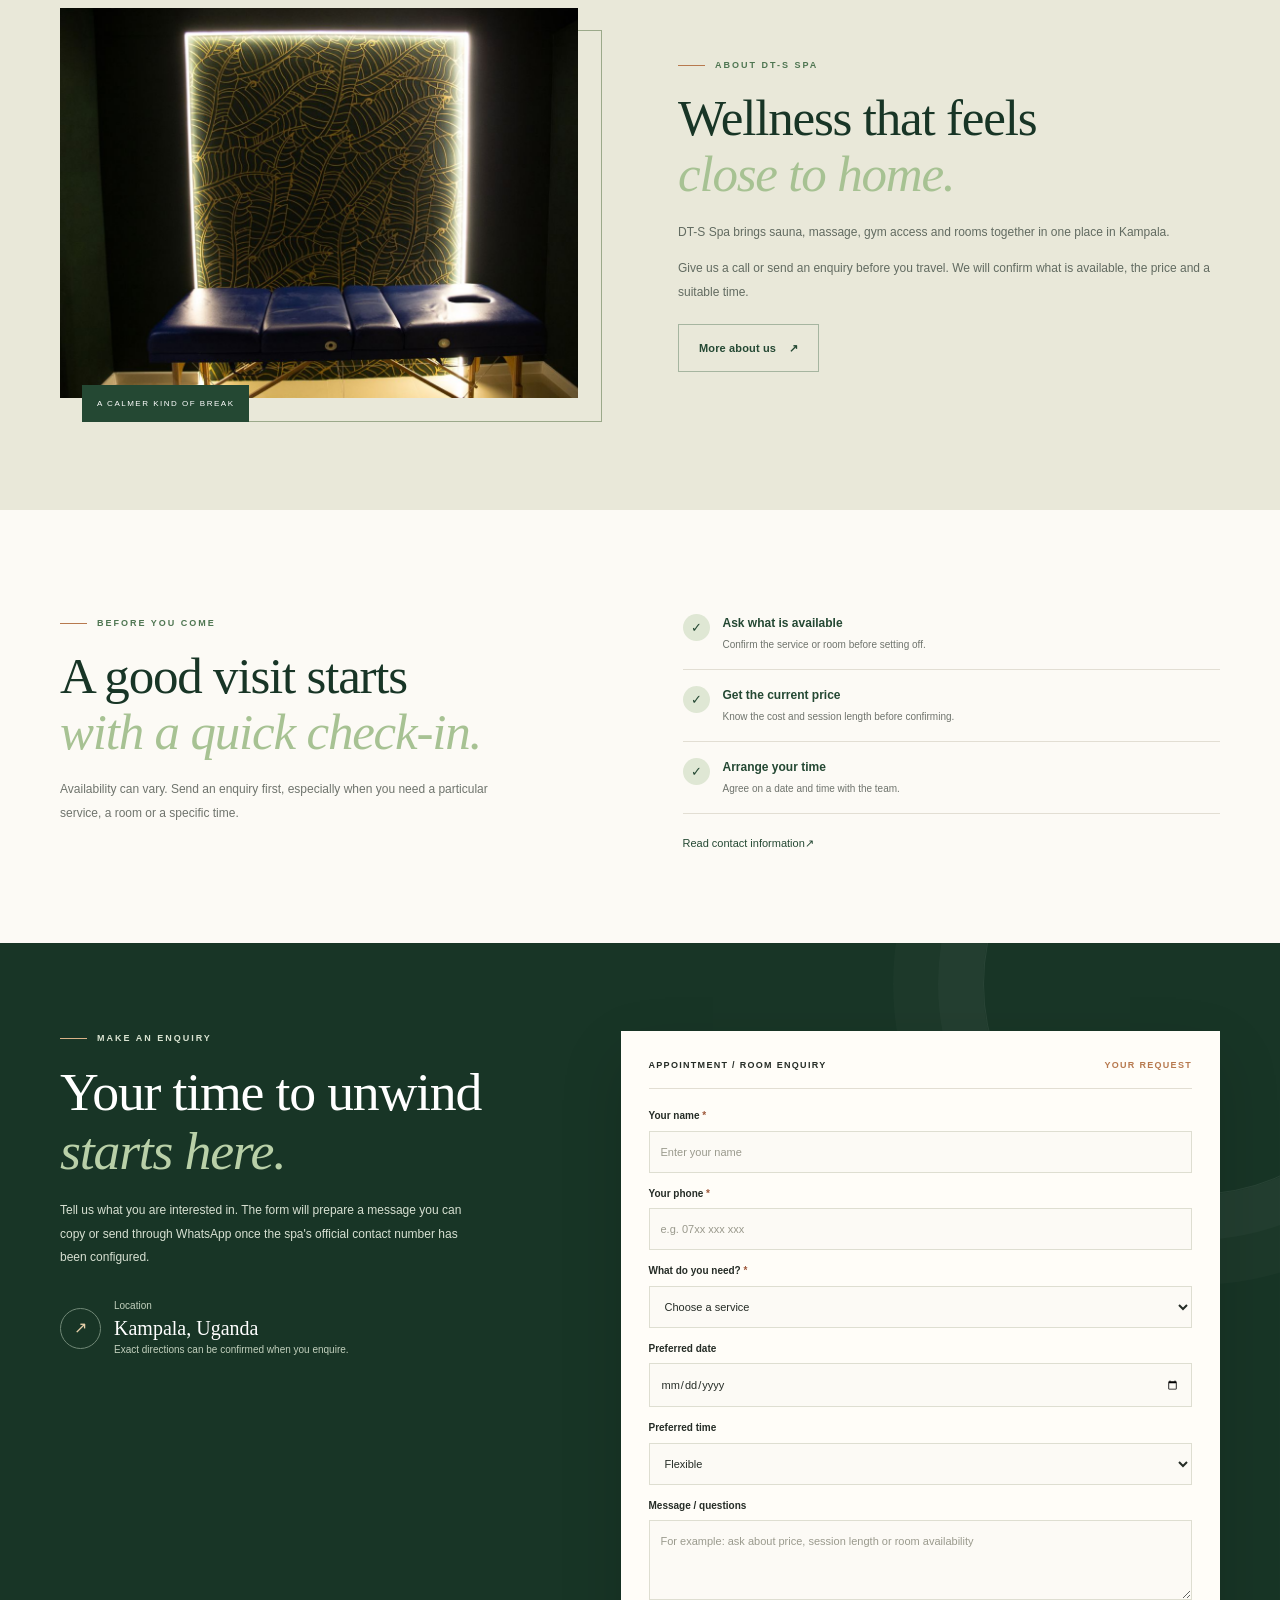
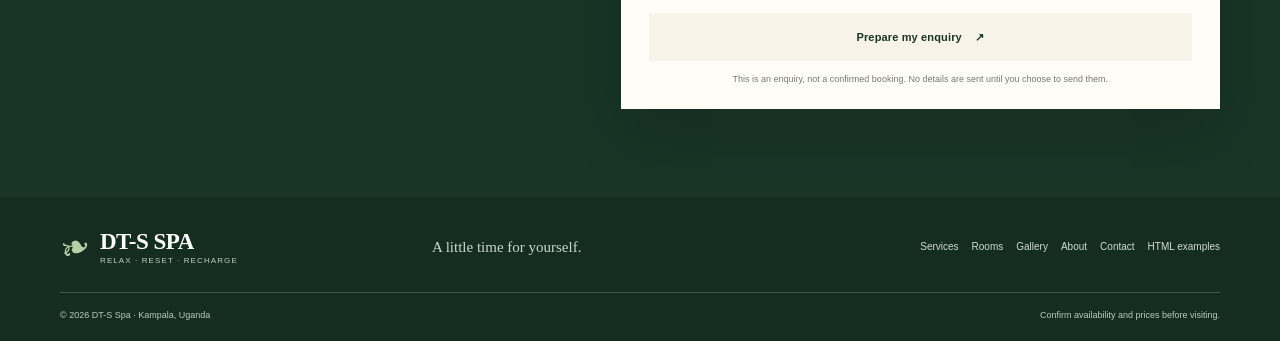
==== commit 099c7e01: "Use direct local wording on the spa homepage" ====
--- a/index.html
+++ b/index.html
@@ -65,14 +65,14 @@
           <article class="service-card"><a class="service-photo" href="services.html#gym"><img src="images/gym.jpg" alt="Gym with fitness equipment" loading="lazy"><span class="service-number">03</span></a><div class="service-body"><p class="service-kicker">MOVEMENT · ENERGY</p><h3>Gym</h3><p>Make room for movement. Ask about gym access, equipment and available sessions.</p><a class="card-link" href="services.html#gym">Explore the gym <span aria-hidden="true">↗</span></a></div></article>
           <article class="service-card"><a class="service-photo" href="rooms.html"><img src="images/rooms.jpg" alt="A simple, comfortable guest room" loading="lazy"><span class="service-number">04</span></a><div class="service-body"><p class="service-kicker">COMFORT · PRIVACY</p><h3>Rooms</h3><p>Looking for a quiet place to rest? Ask about the room options and availability.</p><a class="card-link" href="rooms.html">Explore rooms <span aria-hidden="true">↗</span></a></div></article>
         </div>
-        <p class="image-disclaimer">The photographs are illustrative examples, not a confirmed record of the current premises. We will replace them with actual DT-S Spa photos when available.</p>
+        <p class="image-disclaimer">The photos are examples of the kind of setting to expect. We recommend adding current photos of the actual premises before public launch.</p>
       </div>
     </section>
 
     <section class="section about-band" id="about">
       <div class="container about-grid">
         <div class="about-image-wrap"><img src="images/spa-detail.jpg" alt="Rolled towels and a calm treatment setting" loading="lazy"><span class="about-image-label">A CALMER KIND OF BREAK</span></div>
-        <div class="about-copy"><p class="eyebrow"><span class="eyebrow-line"></span> ABOUT DT-S SPA</p><h2>Wellness that feels<br><em>close to home.</em></h2><p>DT-S Spa is being shaped as a practical place in Kampala where guests can ask about sauna, massage, gym facilities and rooms in one place.</p><p>We want the experience to be straightforward: understand what is available, know the cost before you confirm, and arrange your visit with the team.</p><a class="button button-outline" href="about%20us.html">More about us <span aria-hidden="true">↗</span></a></div>
+        <div class="about-copy"><p class="eyebrow"><span class="eyebrow-line"></span> ABOUT DT-S SPA</p><h2>Wellness that feels<br><em>close to home.</em></h2><p>DT-S Spa brings sauna, massage, gym access and rooms together in one place in Kampala.</p><p>Give us a call or send an enquiry before you travel. We will confirm what is available, the price and a suitable time.</p><a class="button button-outline" href="about%20us.html">More about us <span aria-hidden="true">↗</span></a></div>
       </div>
     </section>
 
@@ -96,7 +96,7 @@
           <div class="form-row"><label for="guest-name">Your name <span>*</span><input id="guest-name" name="name" type="text" autocomplete="name" placeholder="Enter your name" required></label><label for="guest-phone">Your phone <span>*</span><input id="guest-phone" name="phone" type="tel" autocomplete="tel" placeholder="e.g. 07xx xxx xxx" required></label></div>
           <label for="guest-service">What do you need? <span>*</span><select id="guest-service" name="service" required><option value="">Choose a service</option><option value="Sauna">Sauna</option><option value="Massage">Massage</option><option value="Gym access">Gym access</option><option value="Room enquiry">Room enquiry</option><option value="More than one service">More than one service</option><option value="Help me choose">Help me choose</option></select></label>
           <div class="conditional-field" id="massage-type-wrap" hidden><label for="guest-massage-type">Which type of massage? <select id="guest-massage-type" name="massageType"><option value="">Not sure yet</option><option>Relaxation / Swedish massage</option><option>Deep tissue massage</option><option>Aromatherapy oil massage</option><option>Hot stone massage</option><option>Sports massage</option><option>Head, neck and shoulder massage</option><option>Foot massage</option><option>Thai-style stretching massage</option><option>Four-hands massage</option><option>Couples massage</option><option>Body-to-body massage</option><option>Italian massage</option><option>Other / please advise</option></select></label></div>
-          <div class="conditional-field" id="sauna-option-wrap" hidden><label for="guest-sauna-option">What would you like to ask about? <select id="guest-sauna-option" name="saunaOption"><option value="">Standard sauna enquiry</option><option>Private sauna session (please confirm availability)</option><option>Sauna and massage visit</option><option>Ask about dry sauna or steam options</option></select></label></div>
+          <div class="conditional-field" id="sauna-option-wrap" hidden><label for="guest-sauna-option">What would you like to ask about? <select id="guest-sauna-option" name="saunaOption"><option value="">Choose a sauna option</option><option value="Standard sauna session">Standard sauna session</option><option value="Private sauna session">Private sauna session (please confirm availability)</option><option value="Sauna and massage visit">Sauna and massage visit</option><option value="Ask about dry sauna or steam options">Ask about dry sauna or steam options</option></select></label></div>
           <div class="form-row"><label for="guest-date">Preferred date<input id="guest-date" name="date" type="date"></label><label for="guest-time">Preferred time<select id="guest-time" name="time"><option value="">Flexible</option><option>Morning</option><option>Afternoon</option><option>Evening</option></select></label></div>
           <label for="guest-note">Message / questions<textarea id="guest-note" name="note" rows="3" placeholder="For example: ask about price, session length or room availability"></textarea></label>
           <button class="button button-cream button-full" type="submit">Prepare my enquiry <span aria-hidden="true">↗</span></button>
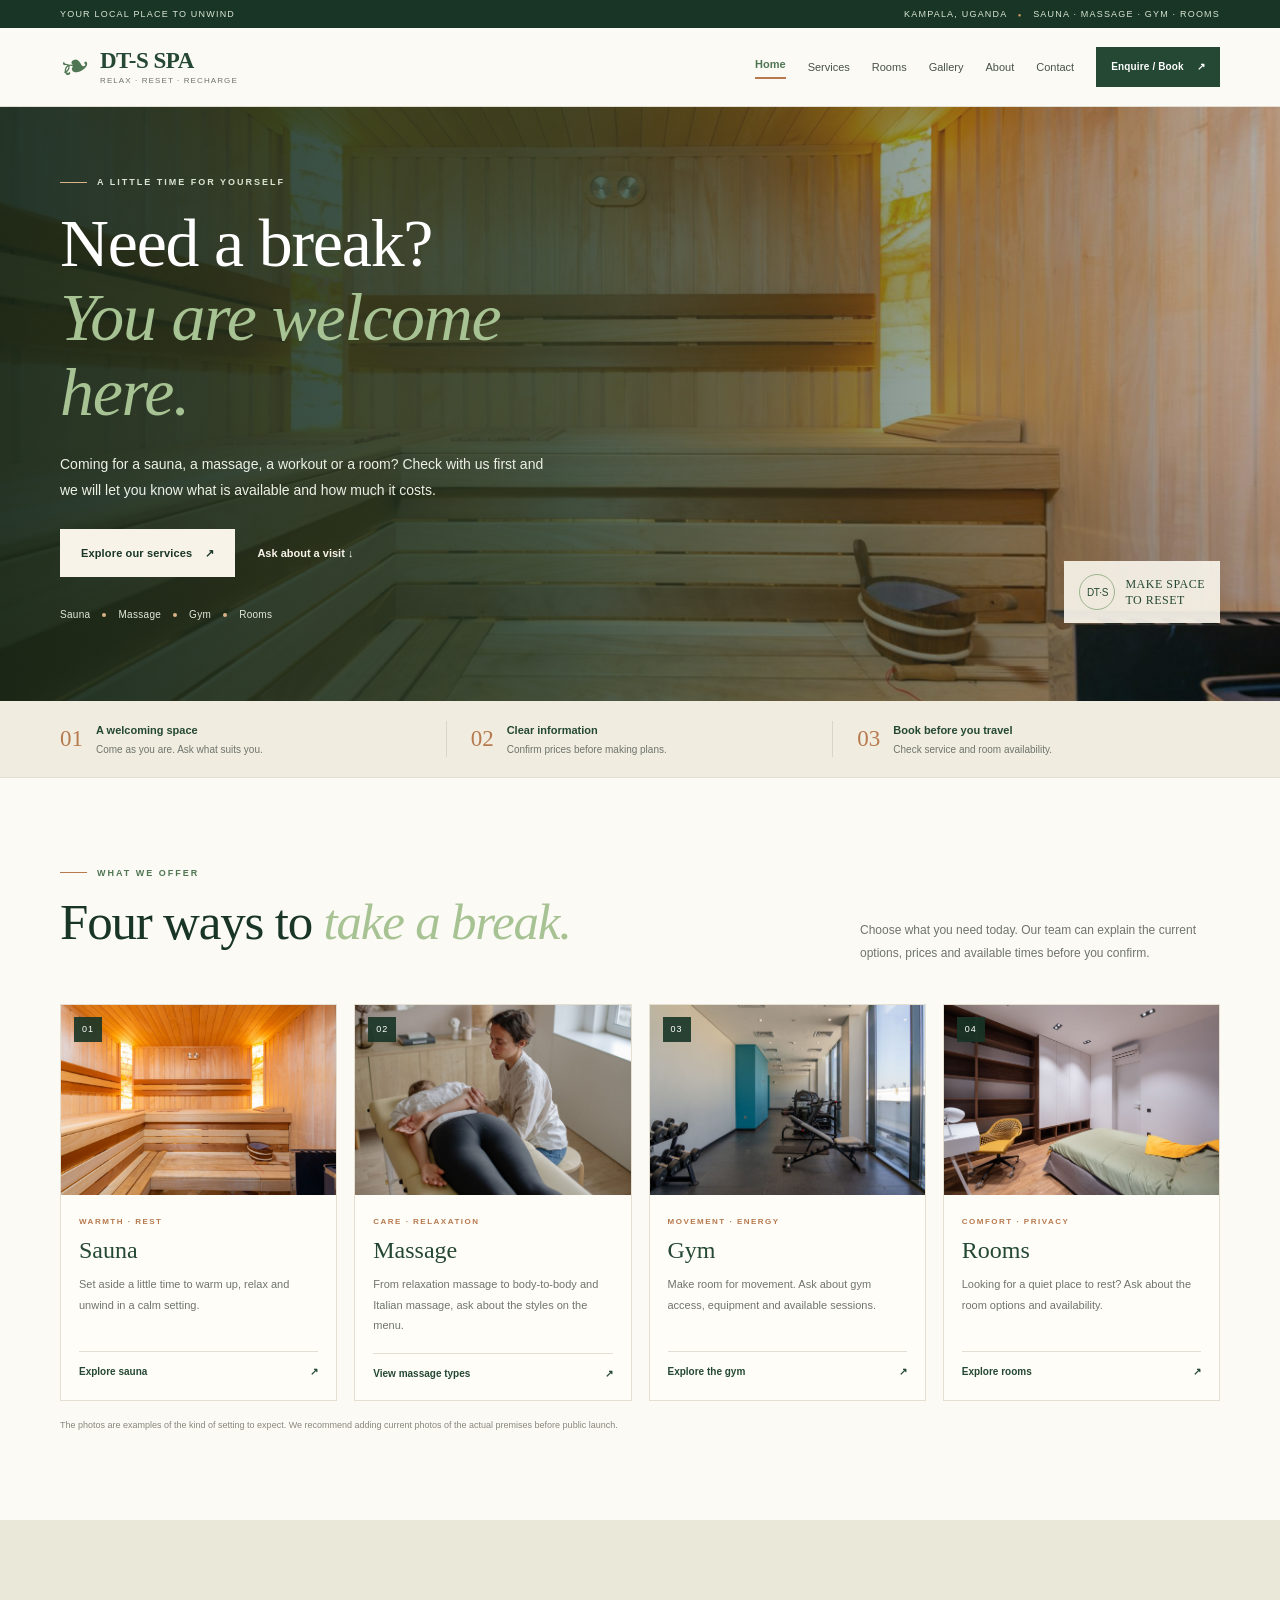
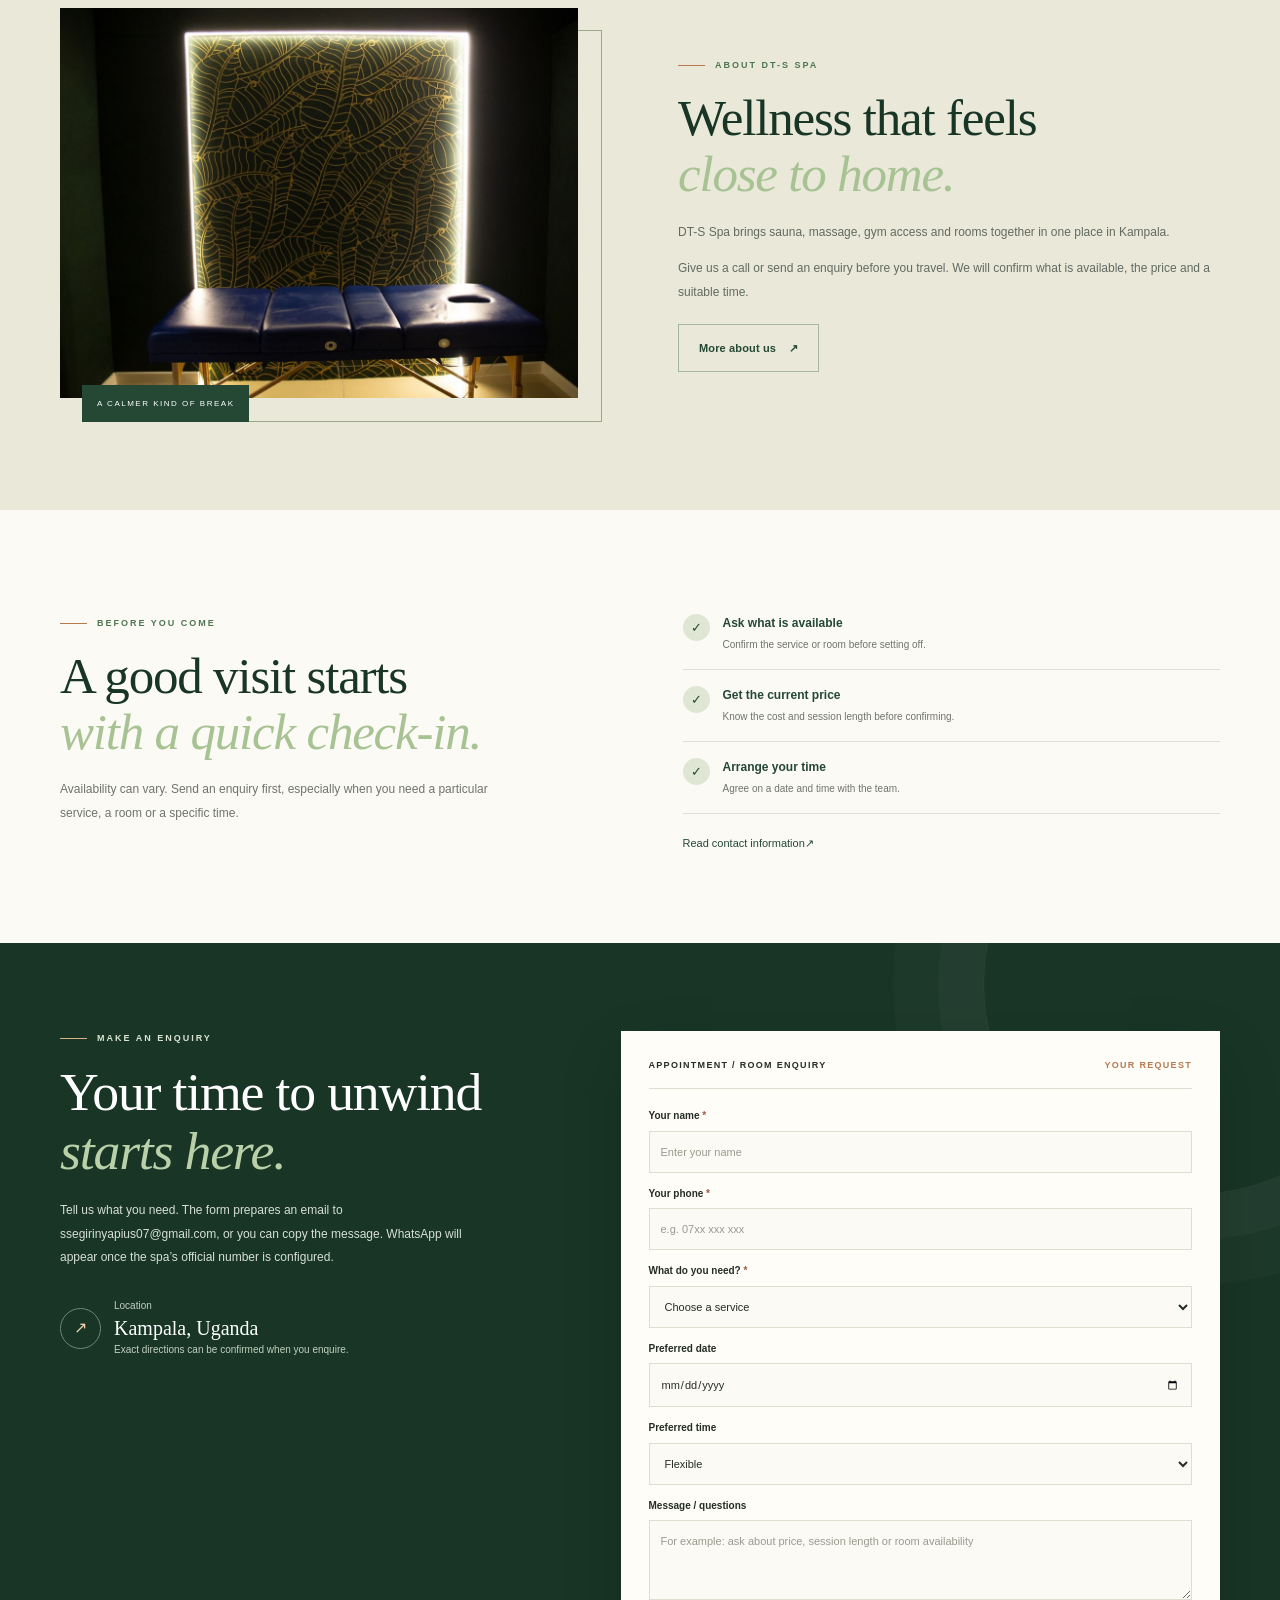
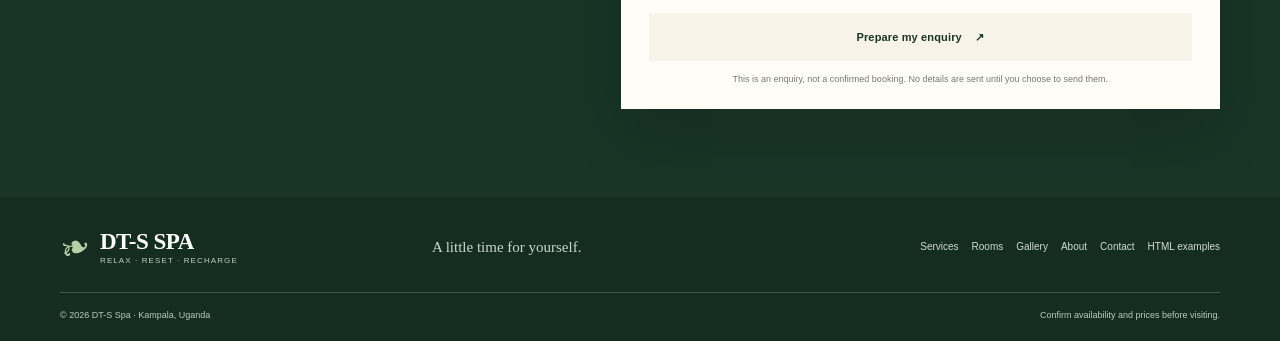
==== commit 184ad4a1: "Connect enquiry form to email draft" ====
--- a/index.html
+++ b/index.html
@@ -90,7 +90,7 @@
 
     <section class="booking-section section" id="booking">
       <div class="container booking-grid">
-        <div class="booking-copy"><p class="eyebrow eyebrow-light"><span class="eyebrow-line"></span> MAKE AN ENQUIRY</p><h2>Your time to unwind<br><em>starts here.</em></h2><p>Tell us what you are interested in. The form will prepare a message you can copy or send through WhatsApp once the spa's official contact number has been configured.</p><div class="booking-contact"><span class="contact-icon" aria-hidden="true">↗</span><div><small>Location</small><strong>Kampala, Uganda</strong><small>Exact directions can be confirmed when you enquire.</small></div></div></div>
+        <div class="booking-copy"><p class="eyebrow eyebrow-light"><span class="eyebrow-line"></span> MAKE AN ENQUIRY</p><h2>Your time to unwind<br><em>starts here.</em></h2><p>Tell us what you need. The form prepares an email to ssegirinyapius07@gmail.com, or you can copy the message. WhatsApp will appear once the spa’s official number is configured.</p><div class="booking-contact"><span class="contact-icon" aria-hidden="true">↗</span><div><small>Location</small><strong>Kampala, Uganda</strong><small>Exact directions can be confirmed when you enquire.</small></div></div></div>
         <form class="booking-form" id="booking-form">
           <div class="form-heading"><span>APPOINTMENT / ROOM ENQUIRY</span><span class="form-step">YOUR REQUEST</span></div>
           <div class="form-row"><label for="guest-name">Your name <span>*</span><input id="guest-name" name="name" type="text" autocomplete="name" placeholder="Enter your name" required></label><label for="guest-phone">Your phone <span>*</span><input id="guest-phone" name="phone" type="tel" autocomplete="tel" placeholder="e.g. 07xx xxx xxx" required></label></div>
@@ -101,7 +101,7 @@
           <label for="guest-note">Message / questions<textarea id="guest-note" name="note" rows="3" placeholder="For example: ask about price, session length or room availability"></textarea></label>
           <button class="button button-cream button-full" type="submit">Prepare my enquiry <span aria-hidden="true">↗</span></button>
           <p class="form-note" id="form-status" role="status">This is an enquiry, not a confirmed booking. No details are sent until you choose to send them.</p>
-          <div class="booking-preview" id="booking-preview" hidden><label for="request-message">Your enquiry message</label><textarea id="request-message" rows="7" readonly></textarea><button class="button button-outline button-full" id="copy-request" type="button">Copy message</button><a class="button button-green button-full" id="send-whatsapp" href="#" target="_blank" rel="noopener noreferrer" hidden>Continue to WhatsApp <span aria-hidden="true">↗</span></a></div>
+          <div class="booking-preview" id="booking-preview" hidden><label for="request-message">Your enquiry message</label><textarea id="request-message" rows="7" readonly></textarea><button class="button button-outline button-full" id="copy-request" type="button">Copy message</button><a class="button button-green button-full" id="send-email" href="mailto:ssegirinyapius07@gmail.com" hidden>Open email to send enquiry <span aria-hidden="true">↗</span></a><a class="button button-outline button-full" id="send-whatsapp" href="#" target="_blank" rel="noopener noreferrer" hidden>Continue to WhatsApp <span aria-hidden="true">↗</span></a></div>
         </form>
       </div>
     </section>
--- a/font.css
+++ b/font.css
@@ -1,13 +1,13 @@
 :root{--forest:#244833;--forest-deep:#183526;--leaf:#4f7652;--sage:#dfe7d4;--cream:#f7f3e9;--paper:#fcfaf5;--sand:#eae0d0;--wood:#b7794e;--clay:#bb7858;--ink:#252c26;--muted:#6f746d;--line:#e2ded3;--white:#fffdf8;--serif:Georgia,"Times New Roman",serif;--sans:Arial,Helvetica,sans-serif;--shadow:0 20px 55px rgba(24,53,38,.1)}
 *{box-sizing:border-box}html{scroll-behavior:smooth;scroll-padding-top:100px}body{margin:0;background:var(--paper);color:var(--ink);font:16px/1.65 var(--sans);-webkit-font-smoothing:antialiased}img{display:block;max-width:100%;height:auto}a{color:inherit;text-decoration:none}button,input,select,textarea{font:inherit}a:focus-visible,button:focus-visible,input:focus-visible,select:focus-visible,textarea:focus-visible{outline:3px solid var(--wood);outline-offset:3px}.container{width:min(1160px,calc(100% - 48px));margin-inline:auto}.skip-link{position:absolute;top:-60px;left:12px;z-index:200;padding:10px 15px;background:white}.skip-link:focus{top:12px}
-.topbar{background:var(--forest-deep);color:#dbe5d4;font-size:9px;letter-spacing:1.2px}.topbar-inner{min-height:28px;display:flex;align-items:center;justify-content:space-between;gap:16px}.topbar-dot{font-size:6px;color:#c79a65;margin:0 7px}.site-header{position:sticky;top:0;z-index:60;background:rgba(252,250,245,.96);backdrop-filter:blur(14px);border-bottom:1px solid var(--line)}.nav-wrap{min-height:78px;display:flex;align-items:center;justify-content:space-between;gap:25px}.brand{display:inline-flex;align-items:center;gap:10px;flex-shrink:0}.brand-leaf{font-size:36px;line-height:1;color:var(--leaf);transform:rotate(-19deg);display:inline-block}.brand-copy{display:flex;flex-direction:column;gap:1px;line-height:1.35}.brand-copy strong{font:700 23px/1.2 var(--serif);letter-spacing:-.5px;color:var(--forest)}.brand-copy small{font-size:8px;letter-spacing:1.1px;color:var(--muted)}.primary-nav{display:flex;align-items:center;gap:22px}.primary-nav>a:not(.button){font-size:11px;color:#475248;white-space:nowrap;transition:color .18s}.primary-nav>a:not(.button):hover,.primary-nav>a[aria-current=page]{color:var(--leaf)}.primary-nav>a[aria-current=page]{font-weight:bold}.primary-nav>a[aria-current=page]:after{content:"";display:block;height:2px;background:var(--wood);margin-top:4px}
-.button{display:inline-flex;align-items:center;justify-content:center;gap:13px;min-height:48px;padding:12px 20px;border:1px solid transparent;font-size:11px;font-weight:bold;letter-spacing:.15px;cursor:pointer;transition:transform .18s,background .18s,border-color .18s}.button:hover{transform:translateY(-2px)}.button-green{background:var(--forest);color:white}.button-green:hover{background:var(--forest-deep)}.button-cream{background:var(--cream);color:var(--forest-deep)}.button-cream:hover{background:white}.button-outline{border-color:#a6b5a0;color:var(--forest);background:transparent}.button-outline:hover{background:var(--sage)}.button-small{min-height:40px;padding:9px 14px;font-size:10px}.button-full{width:100%}.menu-toggle{display:none;border:0;background:transparent;padding:10px}.menu-toggle span{display:block;width:23px;height:2px;margin:5px;background:var(--forest)}
+.topbar{background:var(--forest-deep);color:#dbe5d4;font-size:9px;letter-spacing:1.2px}.topbar-inner{min-height:28px;display:flex;align-items:center;justify-content:space-between;gap:16px}.topbar-dot{font-size:6px;color:#c79a65;margin:0 7px}.site-header{position:sticky;top:0;z-index:60;background:rgba(252,250,245,.96);backdrop-filter:blur(14px);border-bottom:1px solid var(--line)}.nav-wrap{position:relative;min-height:78px;display:flex;align-items:center;justify-content:space-between;gap:25px}.brand{display:inline-flex;align-items:center;gap:10px;flex-shrink:0}.brand-leaf{font-size:36px;line-height:1;color:var(--leaf);transform:rotate(-19deg);display:inline-block}.brand-copy{display:flex;flex-direction:column;gap:1px;line-height:1.35}.brand-copy strong{font:700 23px/1.2 var(--serif);letter-spacing:-.5px;color:var(--forest)}.brand-copy small{font-size:8px;letter-spacing:1.1px;color:var(--muted)}.primary-nav{display:flex;align-items:center;gap:22px}.primary-nav>a:not(.button){font-size:11px;color:#475248;white-space:nowrap;transition:color .18s}.primary-nav>a:not(.button):hover,.primary-nav>a[aria-current=page]{color:var(--leaf)}.primary-nav>a[aria-current=page]{font-weight:bold}.primary-nav>a[aria-current=page]:after{content:"";display:block;height:2px;background:var(--wood);margin-top:4px}
+.button{display:inline-flex;align-items:center;justify-content:center;gap:13px;min-height:48px;padding:12px 20px;border:1px solid transparent;font-size:11px;font-weight:bold;letter-spacing:.15px;cursor:pointer;transition:transform .18s,background .18s,border-color .18s}.button:hover{transform:translateY(-2px)}.button-green{background:var(--forest);color:white}.button-green:hover{background:var(--forest-deep)}.button-cream{background:var(--cream);color:var(--forest-deep)}.button-cream:hover{background:white}.button-outline{border-color:#a6b5a0;color:var(--forest);background:transparent}.button-outline:hover{background:var(--sage)}.button-small{min-height:40px;padding:9px 14px;font-size:10px}.button-full{width:100%}.menu-toggle{display:none;position:relative;z-index:65;min-width:44px;min-height:44px;align-items:center;justify-content:center;flex-direction:column;gap:5px;border:0;background:transparent;padding:10px;cursor:pointer;touch-action:manipulation;-webkit-tap-highlight-color:transparent}.menu-toggle span{display:block;width:23px;height:2px;margin:0;background:var(--forest);transition:transform .18s,opacity .18s}.menu-toggle[aria-expanded="true"] span:first-child{transform:translateY(7px) rotate(45deg)}.menu-toggle[aria-expanded="true"] span:nth-child(2){opacity:0}.menu-toggle[aria-expanded="true"] span:last-child{transform:translateY(-7px) rotate(-45deg)}
 .section{padding:88px 0}.eyebrow{display:flex;align-items:center;gap:10px;margin:0 0 17px;font-size:9px;font-weight:bold;letter-spacing:2px;color:var(--leaf)}.eyebrow-line{width:27px;height:1px;background:var(--wood)}.eyebrow-light{color:#dae4d2}.eyebrow-light .eyebrow-line{background:#d9b287}h1,h2,h3,p{margin-top:0}h1,h2{font-family:var(--serif);font-weight:400;letter-spacing:-1.2px;line-height:1.1}h1{font-size:clamp(46px,5.3vw,72px);margin:0 0 20px}h1 em,h2 em{color:#a7c293;font-weight:400}h2{font-size:clamp(36px,4vw,51px);color:var(--forest-deep);margin-bottom:18px}.hero-home{min-height:470px;position:relative;display:flex;align-items:center;overflow:hidden;background:var(--forest-deep);padding:68px 0 78px}.hero-background,.hero-shade{position:absolute;inset:0;width:100%;height:100%}.hero-background{object-fit:cover;object-position:center 56%}.hero-shade{background:linear-gradient(90deg,rgba(17,37,24,.91) 0%,rgba(24,53,38,.78) 43%,rgba(24,53,38,.17) 100%)}.hero-inner{position:relative;z-index:2;display:flex;align-items:center;justify-content:space-between;gap:35px}.hero-content{max-width:570px;color:white}.hero-content h1{color:white}.hero-lead{max-width:500px;color:#edf0e6;font-size:14px;line-height:1.9;margin-bottom:25px}.hero-actions{display:flex;align-items:center;flex-wrap:wrap;gap:22px}.hero-text-link{font-size:11px;font-weight:bold;color:#f7f3e9}.hero-text-link:hover{color:#d8c09f}.hero-pills{display:flex;flex-wrap:wrap;align-items:center;gap:12px;margin-top:30px;font-size:10px;letter-spacing:.3px;color:#e1e8db}.hero-pills i{width:4px;height:4px;border-radius:50%;background:#d9b287}.hero-photo-note{align-self:flex-end;display:flex;align-items:center;gap:10px;padding:13px 15px;background:rgba(247,243,233,.93);color:var(--forest);font:12px/1.4 var(--serif);letter-spacing:.5px}.photo-note-mark{width:36px;height:36px;display:grid;place-items:center;border:1px solid #9bb48d;border-radius:50%;font:10px var(--sans);letter-spacing:-.5px}.welcome-strip{background:#f0ecdf;border-bottom:1px solid var(--line)}.welcome-grid{display:grid;grid-template-columns:repeat(3,1fr);padding:20px 0}.welcome-grid>div{display:flex;align-items:center;gap:13px;padding:0 24px;border-right:1px solid #d9d5c8}.welcome-grid>div:first-child{padding-left:0}.welcome-grid>div:last-child{border:0;padding-right:0}.welcome-number{font:23px var(--serif);color:var(--wood)}.welcome-grid strong,.welcome-grid small{display:block}.welcome-grid strong{font-size:11px;color:var(--forest)}.welcome-grid small{font-size:10px;color:var(--muted);line-height:1.5;margin-top:2px}
 .section-heading{display:flex;align-items:flex-end;justify-content:space-between;gap:35px;margin-bottom:36px}.section-heading .eyebrow{margin-bottom:14px}.section-summary{max-width:360px;margin:0 0 4px;color:var(--muted);font-size:12px;line-height:1.9}.services-section{background:var(--paper)}.service-grid{display:grid;grid-template-columns:repeat(4,minmax(0,1fr));gap:17px}.service-card{background:#fffdf8;border:1px solid #e5dfd2;transition:transform .2s,box-shadow .2s;min-width:0}.service-card:hover{transform:translateY(-4px);box-shadow:var(--shadow)}.service-photo{display:block;height:190px;position:relative;overflow:hidden;background:var(--sand)}.service-photo img{width:100%;height:100%;object-fit:cover;transition:transform .4s}.service-card:hover .service-photo img{transform:scale(1.04)}.service-number{position:absolute;left:13px;top:12px;background:rgba(24,53,38,.9);color:white;font-size:9px;padding:5px 8px;letter-spacing:1px}.service-body{padding:20px 18px 18px}.service-kicker{font-size:8px;letter-spacing:1.5px;color:var(--wood);font-weight:bold;margin-bottom:7px}.service-body h3{font:400 24px/1.2 var(--serif);color:var(--forest);margin-bottom:10px}.service-body>p:not(.service-kicker){font-size:11px;line-height:1.85;color:var(--muted);margin-bottom:17px;min-height:60px}.card-link{display:flex;align-items:center;justify-content:space-between;gap:9px;padding-top:12px;border-top:1px solid var(--line);font-size:10px;font-weight:bold;color:var(--forest)}.card-link:hover{color:var(--wood)}.image-disclaimer{font-size:9px;line-height:1.6;color:#88877c;margin:17px 0 0}
 .about-band{background:#e9e8d9}.about-grid{display:grid;grid-template-columns:1fr 1fr;gap:76px;align-items:center}.about-image-wrap{position:relative;padding:0 24px 24px 0}.about-image-wrap:after{content:"";position:absolute;inset:22px 0 0 22px;border:1px solid #9ba98a;z-index:0}.about-image-wrap img{position:relative;z-index:1;width:100%;height:390px;object-fit:cover}.about-image-label{position:absolute;bottom:0;left:22px;z-index:2;background:var(--forest);color:white;padding:12px 15px;font-size:8px;letter-spacing:1.5px}.about-copy>p:not(.eyebrow){color:#626b61;font-size:12px;line-height:2}.about-copy .button{margin-top:8px}.visit-grid{display:grid;grid-template-columns:1fr 1fr;gap:85px;align-items:center}.visit-lead{max-width:440px;color:var(--muted);font-size:12px;line-height:1.95}.visit-checks>div{display:flex;gap:13px;padding:16px 0;border-bottom:1px solid var(--line)}.check-symbol{width:27px;height:27px;flex:none;border-radius:50%;display:grid;place-items:center;background:var(--sage);color:var(--forest);font-size:13px}.visit-checks strong,.visit-checks small{display:block}.visit-checks strong{font-size:12px;color:var(--forest)}.visit-checks small{font-size:10px;line-height:1.6;color:var(--muted);margin-top:3px}.visit-checks .text-link{display:inline-flex;margin-top:20px;font-size:11px;color:var(--forest)}
 .booking-section{position:relative;overflow:hidden;background:var(--forest-deep);color:white}.booking-section:before{content:"";position:absolute;right:-125px;top:-170px;width:420px;height:420px;border:1px solid #ffffff13;border-radius:50%;box-shadow:0 0 0 45px #ffffff07,0 0 0 90px #ffffff05}.booking-grid{display:grid;grid-template-columns:.9fr 1.1fr;align-items:start;gap:70px;position:relative;z-index:1}.booking-copy h2{font-size:clamp(42px,4.2vw,57px);color:white}.booking-copy h2 em{color:#b9d0a8}.booking-copy>p:not(.eyebrow){color:#d7e0d2;max-width:420px;font-size:12px;line-height:1.95}.booking-contact{display:flex;align-items:center;gap:13px;margin-top:29px}.contact-icon{display:grid;place-items:center;width:41px;height:41px;border:1px solid #708876;border-radius:50%;color:#e7d0aa}.booking-contact div{display:flex;flex-direction:column}.booking-contact small{font-size:10px;color:#c2d0bd}.booking-contact strong{font:20px var(--serif);margin:2px 0;color:white}.booking-form{padding:27px 28px 22px;background:var(--white);color:var(--ink);box-shadow:0 25px 60px #0002}.form-heading{display:flex;justify-content:space-between;gap:12px;border-bottom:1px solid var(--line);padding-bottom:15px;margin-bottom:19px;font-size:9px;letter-spacing:1.3px;font-weight:bold}.form-step{color:var(--wood)}.booking-form label{display:block;font-size:10px;font-weight:bold;margin-bottom:13px}.booking-form label>span{color:#9e593c}.booking-form input,.booking-form select,.booking-form textarea{display:block;width:100%;margin-top:6px;background:#fcfaf5;border:1px solid #deded1;border-radius:0;color:var(--ink);padding:11px;font-size:11px;font-weight:400;min-height:42px}.booking-form textarea{resize:vertical;min-height:80px}.booking-form input::placeholder,.booking-form textarea::placeholder{color:#9a9a8d}.form-note{font-size:9px;line-height:1.6;color:#777a70;text-align:center;margin:11px 0 0}.booking-preview{margin-top:18px;padding-top:16px;border-top:1px solid var(--line)}.booking-preview textarea{min-height:130px}.booking-preview[hidden]{display:none}
 .site-footer{background:#152d20;color:#e6ebdf;padding:31px 0 0}.footer-main{display:grid;grid-template-columns:1fr .7fr 1.5fr;align-items:center;gap:25px;padding-bottom:25px}.brand-footer .brand-leaf{color:#b7d0a4}.brand-footer .brand-copy strong{color:white}.brand-footer .brand-copy small{color:#c3cfc0}.footer-main>p{font:15px var(--serif);color:#cbd6c8;margin:0}.footer-main nav{display:flex;flex-wrap:wrap;justify-content:flex-end;gap:13px}.footer-main nav a{font-size:10px;color:#d2dbcf}.footer-main nav a:hover{color:white}.footer-bottom{display:flex;justify-content:space-between;gap:18px;border-top:1px solid #3e5946;padding:15px 0 18px;color:#bdcbbb;font-size:9px}
 @media(max-width:1080px){.primary-nav{gap:14px}.primary-nav>a:not(.button){font-size:10px}.service-photo{height:165px}.service-body{padding:17px 14px}.about-grid,.visit-grid{gap:45px}.booking-grid{gap:40px}}
-@media(max-width:850px){.topbar-inner{font-size:8px}.nav-wrap{min-height:70px}.menu-toggle{display:block;z-index:3}.primary-nav{display:none;position:absolute;top:69px;left:0;right:0;align-items:stretch;gap:0;flex-direction:column;padding:13px 23px 21px;background:var(--paper);border-bottom:1px solid var(--line);box-shadow:0 18px 25px #18352612}.primary-nav.is-open{display:flex}.primary-nav>a:not(.button){padding:11px 0;border-bottom:1px solid var(--line);font-size:12px}.primary-nav>a[aria-current=page]:after{display:none}.primary-nav .nav-book{margin-top:13px}.hero-home{min-height:450px;padding:55px 0}.hero-photo-note{display:none}.welcome-grid{grid-template-columns:1fr;padding:0}.welcome-grid>div,.welcome-grid>div:first-child,.welcome-grid>div:last-child{border-right:0;border-bottom:1px solid #d9d5c8;padding:13px 0}.welcome-grid>div:last-child{border-bottom:0}.welcome-number{min-width:30px}.service-grid{grid-template-columns:repeat(2,minmax(0,1fr))}.service-photo{height:220px}.about-grid,.visit-grid,.booking-grid{grid-template-columns:1fr;gap:35px}.about-image-wrap{max-width:540px}.about-image-wrap img{height:360px}.section{padding:68px 0}.section-heading{display:block}.section-summary{margin-top:16px}.footer-main{grid-template-columns:1fr 1fr}.footer-main nav{grid-column:1/-1;justify-content:flex-start}.booking-grid{gap:28px}}
+@media(max-width:850px){.topbar-inner{font-size:8px}.nav-wrap{min-height:70px}.menu-toggle{display:flex}.primary-nav{display:none;position:absolute;top:100%;left:0;right:0;z-index:64;align-items:stretch;gap:0;flex-direction:column;padding:13px 18px 21px;background:var(--paper);border:1px solid var(--line);border-top:0;box-shadow:0 18px 25px #18352612}.primary-nav.is-open{display:flex}.primary-nav>a:not(.button){padding:11px 0;border-bottom:1px solid var(--line);font-size:12px}.primary-nav>a[aria-current=page]:after{display:none}.primary-nav .nav-book{margin-top:13px}.hero-home{min-height:450px;padding:55px 0}.hero-photo-note{display:none}.welcome-grid{grid-template-columns:1fr;padding:0}.welcome-grid>div,.welcome-grid>div:first-child,.welcome-grid>div:last-child{border-right:0;border-bottom:1px solid #d9d5c8;padding:13px 0}.welcome-grid>div:last-child{border-bottom:0}.welcome-number{min-width:30px}.service-grid{grid-template-columns:repeat(2,minmax(0,1fr))}.service-photo{height:220px}.about-grid,.visit-grid,.booking-grid{grid-template-columns:1fr;gap:35px}.about-image-wrap{max-width:540px}.about-image-wrap img{height:360px}.section{padding:68px 0}.section-heading{display:block}.section-summary{margin-top:16px}.footer-main{grid-template-columns:1fr 1fr}.footer-main nav{grid-column:1/-1;justify-content:flex-start}.booking-grid{gap:28px}}
 @media(max-width:520px){.container{width:calc(100% - 34px)}.topbar-inner{min-height:27px;justify-content:center}.topbar-inner span:first-child{display:none}.brand-leaf{font-size:31px}.brand-copy strong{font-size:21px}.hero-home{min-height:480px;padding:48px 0}.hero-shade{background:linear-gradient(90deg,rgba(17,37,24,.91),rgba(24,53,38,.62))}.hero-content h1{font-size:48px}.hero-lead{font-size:12px}.hero-actions{align-items:flex-start;flex-direction:column;gap:16px}.hero-pills{gap:8px;font-size:9px}.service-grid{grid-template-columns:1fr;gap:14px}.service-card{display:grid;grid-template-columns:43% 57%;align-items:stretch}.service-photo{height:100%;min-height:190px}.service-body{padding:18px 14px}.service-body h3{font-size:22px}.service-body>p:not(.service-kicker){min-height:0;font-size:10px}.service-kicker{font-size:7px}.section{padding:58px 0}.about-image-wrap img{height:300px}.booking-form{padding:22px 17px}.form-row{grid-template-columns:1fr;gap:0}.form-heading{font-size:8px}.contact-band-inner{align-items:flex-start;flex-direction:column}.footer-main{grid-template-columns:1fr;gap:17px}.footer-main nav{grid-column:auto;justify-content:flex-start}.footer-bottom{flex-direction:column;gap:6px}.section-heading h2{font-size:38px}}
 @media(prefers-reduced-motion:reduce){*,*::before,*::after{scroll-behavior:auto!important;transition:none!important;animation:none!important}}
